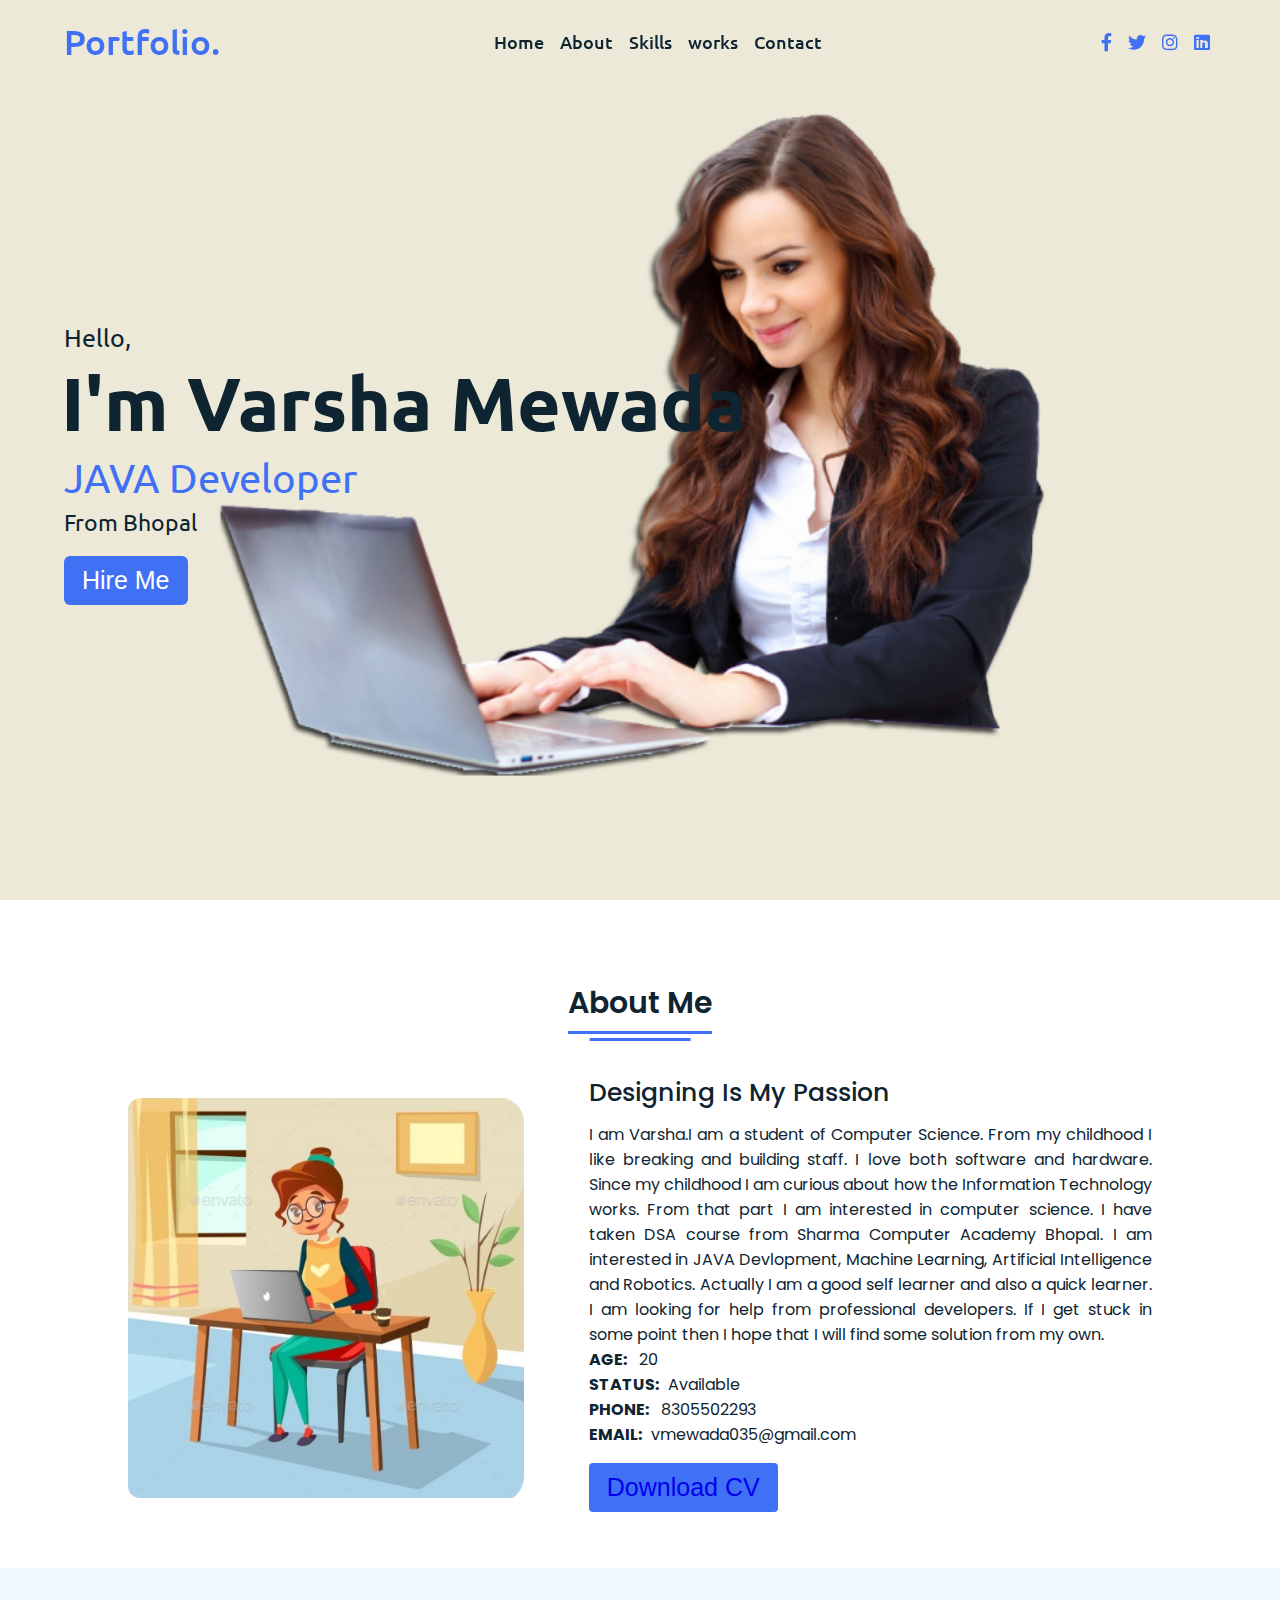
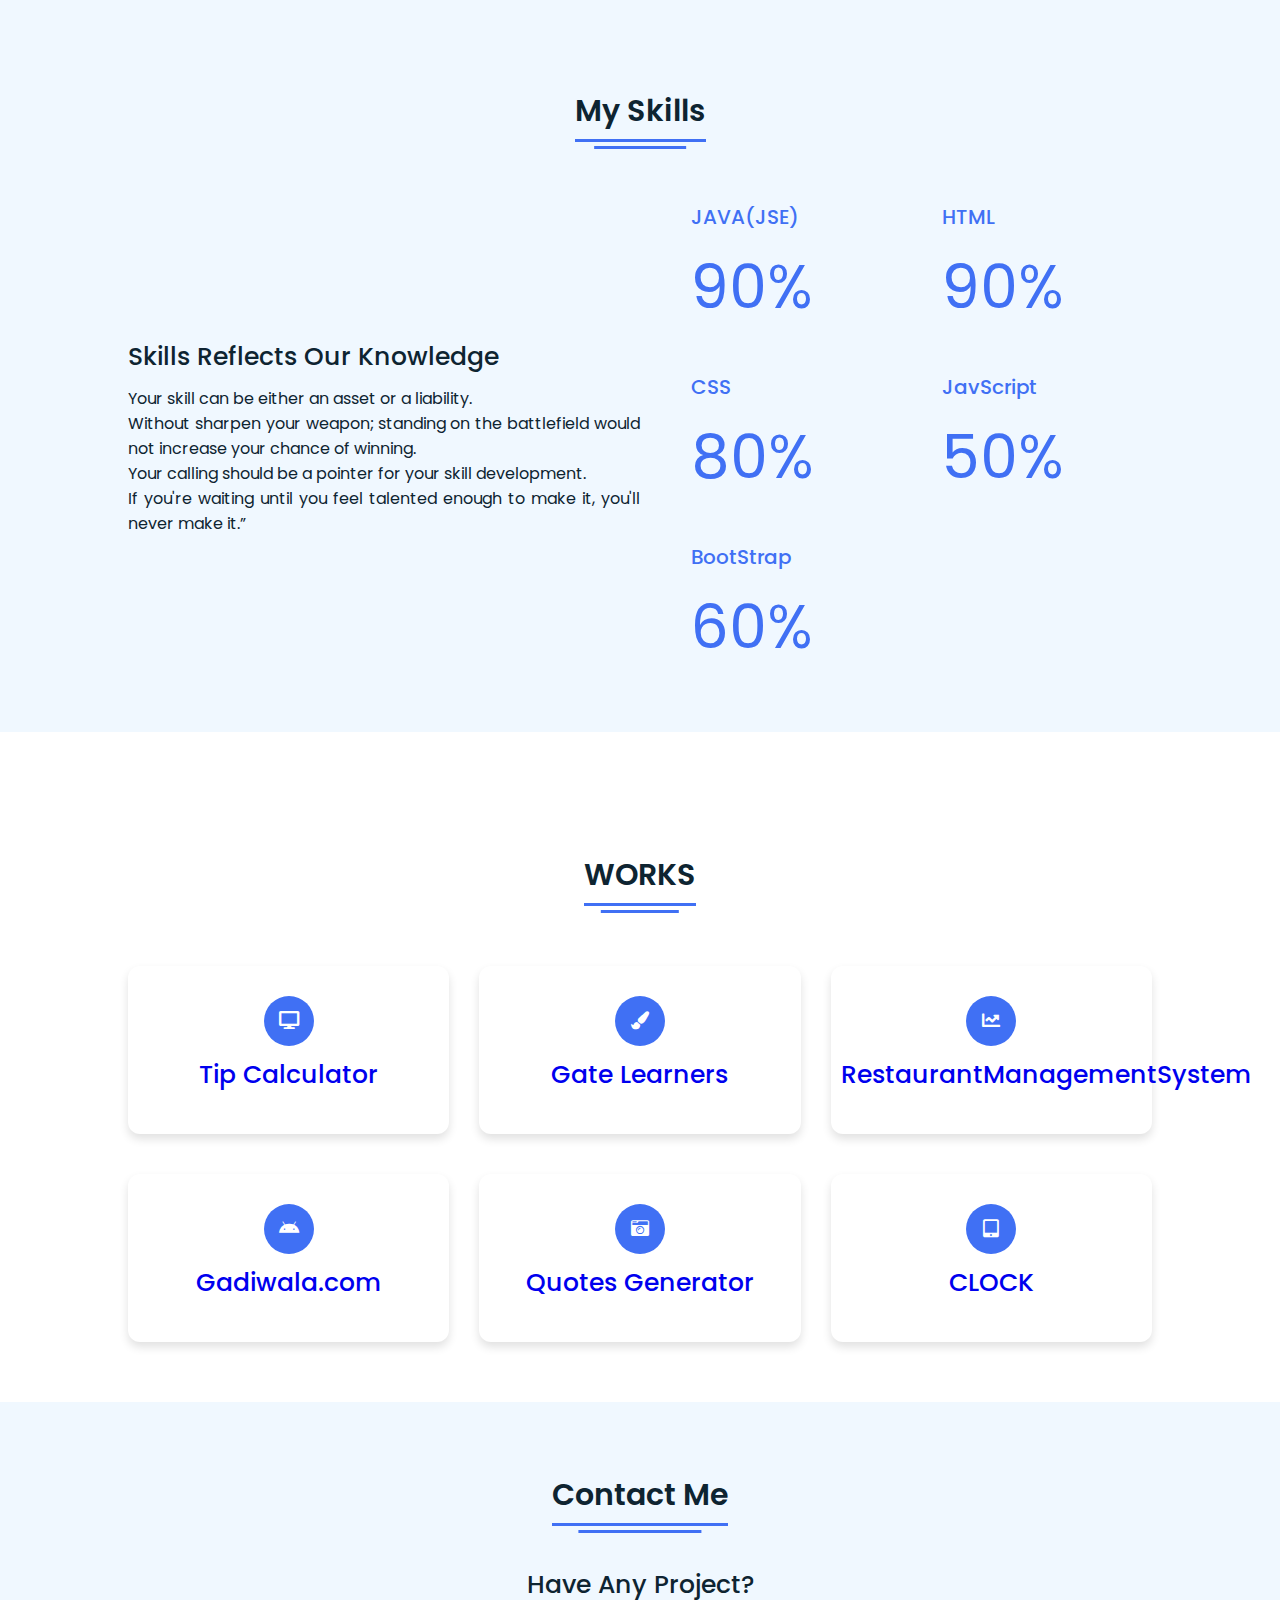
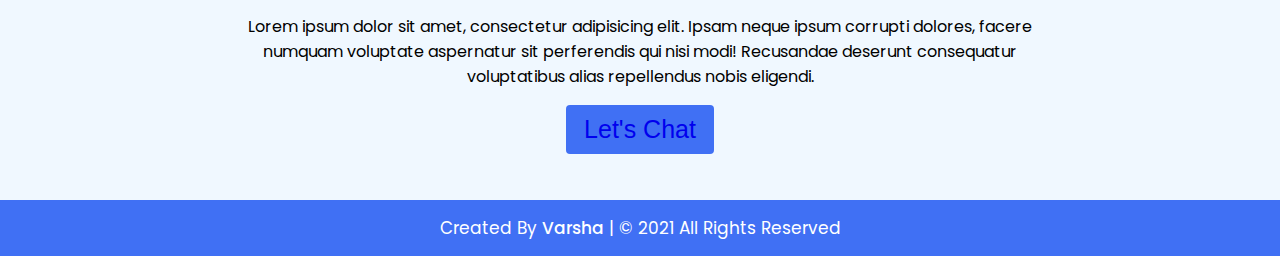
==== index.html @ e01602a9 "Update index.html" ====
<!DOCTYPE html>
<!-- Designined by CodingLab | www.youtube.com/codinglabyt -->
<html lang="en" dir="ltr">
  <head>
    <meta charset="UTF-8">
    <title>Varsha Portfolio</title>
    <link rel="stylesheet" href="style.css">
    <!-- Fontawesome CDN Link -->
    <link rel="stylesheet" href="https://cdnjs.cloudflare.com/ajax/libs/font-awesome/5.15.2/css/all.min.css"/>
     <meta name="viewport" content="width=device-width, initial-scale=1.0">
   </head>
<body>
  <!-- Move to up button -->
  <div class="scroll-button">
    <a href="#home"><i class="fas fa-arrow-up"></i></a>
  </div>
  <!-- navgaition menu -->
  <nav>
    <div class="navbar">
      <div class="logo"><a href="#">Portfolio.</a></div>
      <ul class="menu">
          <li><a href="#home">Home</a></li>
          <li><a href="#about">About</a></li>
          <li><a href="#skills">Skills</a></li>
          <li><a href="#services">works</a></li>
          <li><a href="#contact">Contact</a></li>
          <div class="cancel-btn">
            <i class="fas fa-times"></i>
          </div>
      </ul>
      <div class="media-icons">
        <a href="https://www.facebook.com/varsha.mewada.1656"><i class="fab fa-facebook-f"></i></a>
        <a href="https://www.twitter.com/VarshaMewada5"><i class="fab fa-twitter"></i></a>
        <a href="https://www.instagram.com/i___am___varshu/?r=nametag"><i class="fab fa-instagram"></i></a>
		<a href="https://www.linkedin.com/in/varsha-mewada-464529204"><i class="fab fa-linkedin"></i></a>
      </div>
    </div>
    <div class="menu-btn">
      <i class="fas fa-bars"></i>
    </div>
  </nav>

<!-- Home Section Start -->
 <section class="home" id="home">
   <div class="home-content">
     <div class="text">
       <div class="text-one">Hello,</div>
       <div class="text-two">I'm Varsha Mewada</div>
       <div class="text-three">JAVA Developer</div>
       <div class="text-four">From Bhopal</div>
     </div>
     <div class="button">
       <button>Hire Me</button>
     </div>
   </div>
 </section>

<!-- About Section Start -->
<section class="about" id="about">
  <div class="content">
    <div class="title"><span>About Me</span></div>
  <div class="about-details">
    <div class="left">
      <img src="about2.PNG" alt="">
    </div>
    <div class="right">
      <div class="topic">Designing Is My Passion</div>
      <p>I am Varsha.I am a student of Computer Science. From my childhood I like breaking and building staff.
	  I love both software and hardware. Since my childhood I am curious about how the Information Technology works. 
	  From that part I am interested in computer science. I have taken DSA course from Sharma Computer Academy Bhopal.
	 I am interested in JAVA Devlopment, Machine Learning, Artificial Intelligence 
	  and Robotics. Actually I am a good self learner and also a quick learner. I am looking for help from professional developers. 
	  If I get stuck in some point then I hope that I will find some solution from my own.  </p>
	 <div class="left"> <p><strong>AGE: &nbsp; &nbsp;</strong>20</p>
	    <p><strong>STATUS:&nbsp; &nbsp;</strong>Available</p>
		</div>
		<div class="right"> <p><strong>PHONE: &nbsp; &nbsp;</strong>8305502293</p>
	    <p><strong>EMAIL:&nbsp; &nbsp;</strong>vmewada035@gmail.com</p>
		</div>
      <div class="button">
        <button><a href="https://drive.google.com/file/d/1JsJP98KrTgOWpAVBRVGLOBOWaMlytyX9/view?usp=drivesdk">Download CV</a></button>
      </div>
    </div>
  </div>
  </div>
</section>

<!-- My Skill Section Start -->
<!-- Section Tag and Other Div will same where we need to put same CSS -->
<section class="skills" id="skills">
 <div class="content">
   <div class="title"><span>My Skills</span></div>
   <div class="skills-details">
     <div class="text">
       <div class="topic">Skills Reflects Our Knowledge</div>
	   <p>Your skill can be either an asset or a liability.</p>
	   <p>Without sharpen your weapon; standing on the battlefield would not increase your chance of winning.</p>
       <p>Your calling should be a pointer for your skill development.<br>If you're waiting until you feel talented enough to make it, you'll never make it.”</p>
       <div class="experience">
         <div class="num"></div>
         <div class="exp"></div>
       </div>
     </div>
     <div class="boxes">
	<div class="box">
         <div class="topic">JAVA(JSE)</div>
         <div class="per">90%</div>
       </div>
       <div class="box">
         <div class="topic">HTML</div>
         <div class="per">90%</div>
       </div>
       <div class="box">
         <div class="topic">CSS</div>
         <div class="per">80%</div>
       </div>
       <div class="box">
         <div class="topic">JavScript</div>
         <div class="per">50%</div>
       </div>
       <div class="box">
         <div class="topic">BootStrap</div>
         <div class="per">60%</div>
       </div>
     </div>
   </div>
 </div>
</section>

<!-- My Services Section Start -->
 <section class="services" id="services">
   <div class="content">
     <div class="title"><span>WORKS</span></div>
     <div class="boxes">
       <div class="box">
	 
         <div class="icon">
		  <i class="fas fa-desktop"></i>
           
       </div>
       <div class="topic"><a href="https://varsha18mewada.github.io/TipCalc/" > Tip Calculator </a></div>
       <p></p>
     </div>
       <div class="box">
         <div class="icon">
           <i class="fas fa-paint-brush"></i>
       </div>
	 <div class="topic"><a href ="https://varsha18mewada.github.io/GateLearners/">Gate Learners</a></div>
       
       <p></p>
     </div>
       <div class="box">
         <div class="icon">
           <i class="fas fa-chart-line"></i>
       </div>
       <div class="topic"><a href="https://github.com/Varsha18Mewada/RestaurantManagementSystem">RestaurantManagementSystem</a></div>
       <p></p>
     </div>
       <div class="box">
         <div class="icon">
           <i class="fab fa-android"></i>
       </div>
       <div class="topic"><a href="https://varsha18mewada.github.io/Gadiwala/index.html">Gadiwala.com</a></div>
       <p></p>
     </div>
       <div class="box">
         <div class="icon">
           <i class="fas fa-camera-retro"></i>
       </div>
       <div class="topic"><a href="https://varsha18mewada.github.io/Quotes/index.html">Quotes Generator</a></div>
       <p></p>
     </div>
       <div class="box">
         <div class="icon">
           <i class="fas fa-tablet-alt"></i>
       </div>
       <div class="topic"><a href ="https://varsha18mewada.github.io/Clock/">CLOCK</a></div>
       <p></p>
     </div>
   </div>
   </div>
 </section>

<!-- Contact Me section Start -->
<section class="contact" id="contact">
  <div class="content">
    <div class="title"><span>Contact Me</span></div>
    <div class="text">
      <div class="topic">Have Any Project?</div>
      <p>Lorem ipsum dolor sit amet, consectetur adipisicing elit. Ipsam neque ipsum corrupti dolores, facere numquam voluptate aspernatur sit perferendis qui nisi modi! Recusandae deserunt consequatur voluptatibus alias repellendus nobis eligendi.</p>
      <div class="button">
        <button><a href="myindex.html">Let's Chat</a></button>
      </div>
    </div>
  </div>
</section>


<!-- Footer Section Start -->
<footer>
  <div class="text">
    <span>Created By <a href="#">Varsha</a> | &#169; 2021 All Rights Reserved</span>
  </div>
</footer>

  <script src="script.js"></script>
</body>
</html>
---- style.css ----
/* Google Font CDN Link */
@import url('https://fonts.googleapis.com/css2?family=Poppins:wght@400;500;600;700&family=Ubuntu:wght@400;500;700&display=swap');
*{
  margin: 0;
  padding: 0;
  box-sizing: border-box;
  text-decoration: none;
  scroll-behavior: smooth;
}

/* Custom Scroll Bar CSS */
::-webkit-scrollbar {
    width: 10px;
}
::-webkit-scrollbar-track {
    background: #f1f1f1;
}
::-webkit-scrollbar-thumb {
    background: #6e93f7;
    border-radius: 12px;
    transition: all 0.3s ease;
}

::-webkit-scrollbar-thumb:hover {
    background: #4070f4;
}
/* navbar styling */
nav{
  position: fixed;
  width: 100%;
  padding: 20px 0;
  z-index: 998;
  transition: all 0.3s ease;
  font-family: 'Ubuntu', sans-serif;
}
nav.sticky{
  background: #4070f4;
  padding: 13px 0;
}
nav .navbar{
  width: 90%;
  display: flex;
  justify-content: space-between;
  align-items: center;
  margin: auto;
}
nav .navbar .logo a{
  font-weight: 500;
  font-size: 35px;
  color: #4070f4;
}
nav.sticky .navbar .logo a{
  color: #fff;
}
nav .navbar .menu{
  display: flex;
  position: relative;
}
nav .navbar .menu li{
  list-style: none;
  margin: 0 8px;
}
.navbar .menu a{
  font-size: 18px;
  font-weight: 500;
  color: #0E2431;
  padding: 6px 0;
  transition: all 0.4s ease;
}
.navbar .menu a:hover{
  color: #4070f4;
}
nav.sticky .menu a{
  color: #FFF;
}
nav.sticky .menu a:hover{
  color: #0E2431;
}
.navbar .media-icons a{
  color: #4070f4;
  font-size: 18px;
  margin: 0 6px;
}
nav.sticky .media-icons a{
  color: #FFF;
}

/* Side Navigation Menu Button CSS */
nav .menu-btn,
.navbar .menu .cancel-btn{
  position: absolute;
  color: #fff;
  right: 30px;
  top: 20px;
  font-size: 20px;
  cursor: pointer;
  transition: all 0.3s ease;
  display: none;
}
nav .menu-btn{
  color: #4070f4;
}
nav.sticky .menu-btn{
  color: #FFF;
}
.navbar .menu .menu-btn{
  color: #fff;
}

/* home section styling */
.home{
  height: 100vh;
  width: 100%;
  background: url("bg1.PNG") no-repeat;
  background-size: cover;
  background-position: center;
  background-attachment: fixed;
  font-family: 'Ubuntu', sans-serif;
}
.home .home-content{
  width: 90%;
  height: 100%;
  margin: auto;
  display: flex;
  flex-direction: column;
  justify-content: center;
}
.home .text-one{
  font-size: 25px;
  color: #0E2431;
}
.home .text-two{
  color: #0E2431;
  font-size: 75px;
  font-weight: 600;
  margin-left: -3px;
}
.home .text-three{
  font-size: 40px;
  margin: 5px 0;
  color: #4070f4;
}
.home .text-four{
  font-size: 23px;
  margin: 5px 0;
  color: #0E2431;
}
.home .button{
  margin: 14px 0;
}
.home .button button{
  outline: none;
  padding: 8px 16px;
  border-radius: 6px;
  font-size: 25px;
  font-weight: 400;
  background: #4070f4;
  color: #fff;
  cursor: pointer;
  border: 2px solid transparent;
  transition: all 0.4s ease;
}
.home .button button:hover{
  border-color: #4070f4;
  background-color: #fff;
  color: #4070f4;
}

/* About Section Styling */
/* Those Elements Where We Have Apply Same CSS,
 I'm Selecting Directly 'Section Tag' and 'Class'  */
section{
  padding-top: 40px;
}
section .content{
  width: 80%;
  margin: 40px auto;
  font-family: 'Poppins', sans-serif;
}
.about .about-details{
  display: flex;
  justify-content: space-between;
  align-items: center;
}
section .title{
  display: flex;
  justify-content: center;
  margin-bottom: 40px;
}
section .title span{
  color: #0E2431;
  font-size: 30px;
  font-weight: 600;
  position: relative;
  padding-bottom: 8px;
}
section .title span::before,
section .title span::after{
  content: '';
  position: absolute;
  height: 3px;
  width: 100%;
  background: #4070f4;
  left: 0;
  bottom: 0;
}
section .title span::after{
  bottom: -7px;
  width: 70%;
  left: 50%;
  transform: translateX(-50%);
}
.about .about-details .left{
  width: 45%;
}
.about .left img{
  height: 400px;
  width: 400px;
  object-fit: cover;
  border-radius: 12px;
}
.about-details .right{
  width: 55%;
}
section  .topic{
  color: #0E2431;
  font-size: 25px;
  font-weight: 500;
  margin-bottom: 10px;
}
.about-details .right p{
  text-align: justify;
  color: #0E2431;
}
section .button{
  margin: 16px 0;
}
section .button button{
  outline: none;
  padding: 8px 16px;
  border-radius: 4px;
  font-size: 25px;
  font-weight: 400;
  background: #4070f4;
  color: #fff;
  border: 2px solid transparent;
  cursor: pointer;
  transition: all 0.4s ease;
}
section .button button:hover{
  border-color: #4070f4;
  background-color: #fff;
  color: #4070f4;
}

 /* My Skills CSS */
 .skills{
   background: #F0F8FF;
 }
 .skills .content{
   padding: 40px 0;
 }
 .skills .skills-details{
   display: flex;
   justify-content: space-between;
   align-items: center;
 }
 .skills-details .text{
   width: 50%;
 }
 .skills-details p{
   color: #0E2431;
   text-align: justify;
 }
.skills .skills-details .experience{
  display: flex;
  align-items: center;
  margin: 0 10px;
}
.skills-details .experience .num{
  color: #0E2431;
  font-size: 80px;
}
.skills-details .experience .exp{
  color: #0E2431;
  margin-left: 20px;
  font-size: 18px;
  font-weight: 500;
  margin: 0 6px;
}
.skills-details .boxes{
  width: 45%;
  display: flex;
  flex-wrap: wrap;
  justify-content: space-between;
}
.skills-details .box{
  width: calc(100% / 2 - 20px);
  margin: 20px 0;
}
.skills-details .boxes .topic{
  font-size: 20px;
  color: #4070f4;
}
.skills-details .boxes .per{
  font-size: 60px;
  color: #4070f4;
}

/* My Services CSS */
.services .boxes{
  display: flex;
  flex-wrap: wrap;
  justify-content: space-between;
}
.services .boxes .box{
  margin: 20px 0;
  width: calc(100% / 3 - 20px);
  text-align: center;
  border-radius: 12px;
  padding: 30px 10px;
  box-shadow: 0 5px 10px rgba(0, 0, 0, 0.12);
  cursor: default;
  transition: all 0.4s ease;
}
.services .boxes .box:hover{
  background: #4070f4;
  color: #fff;
}
.services .boxes .box .icon{
  height: 50px;
  width: 50px;
  background: #4070f4;
  border-radius: 50%;
  text-align: center;
  line-height: 50px;
  font-size: 18px;
  color: #fff;
  margin: 0 auto 10px auto;
  transition: all 0.4s ease;
}
.boxes .box:hover .icon{
  background-color: #fff;
  color: #4070f4;
}
.services .boxes .box:hover .topic,
.services .boxes .box:hover p{
  color: #0E2431;
  transition: all 0.4s ease;
}
.services .boxes .box:hover .topic,
.services .boxes .box:hover p{
  color: #fff;
}
/* Contact Me CSS */
.contact{
  background: #F0F8FF;
}
.contact .content{
  margin: 0 auto;
  padding: 30px 0;
}
.contact .text{
  width: 80%;
  text-align: center;
  margin: auto;
}

/* Footer CSS */
footer{
  background: #4070f4;
  padding: 15px 0;
  text-align: center;
  font-family: 'Poppins', sans-serif;
}
footer .text span{
  font-size: 17px;
  font-weight: 400;
  color: #fff;
}
footer .text span a{
  font-weight: 500;
  color: #FFF;
}
footer .text span a:hover{
  text-decoration: underline;
}
/* Scroll TO Top Button CSS */
.scroll-button a{
  position: fixed;
  bottom: 20px;
  right: 20px;
  color: #fff;
  background: #4070f4;
  padding: 7px 12px;;
  font-size: 18px;
  border-radius: 6px;
  box-shadow: rgba(0, 0, 0, 0.15);
  display: none;
}

/* Responsive Media Query */
@media (max-width: 1190px) {
  section .content{
    width: 85%;
  }
}
@media (max-width: 1000px) {
  .about .about-details{
    justify-content: center;
    flex-direction: column;
  }
  .about .about-details .left{
    display: flex;
    justify-content: center;
    width: 100%;
  }
  .about-details .right{
    width: 90%;
    margin: 40px 0;
  }
  .services .boxes .box{
    margin: 20px 0;
    width: calc(100% / 2 - 20px);
  }
}
@media (max-width: 900px) {
  .about .left img{
    height: 350px;
    width: 350px;
  }
}

@media (max-width: 750px) {
  nav .navbar{
    width: 90%;
  }
  nav .navbar .menu{
    position: fixed;
    left: -100%;
    top: 0;
    background: #0E2431;
    height: 100vh;
    max-width: 400px;
    width: 100%;
    padding-top: 60px;
    flex-direction: column;
    align-items: center;
    transition: all 0.5s ease;
  }
  .navbar.active .menu{
    left: 0;
  }
  nav .navbar .menu a{
    font-size: 23px;
    display: block;
    color: #fff;
    margin: 10px 0;
  }
  nav.sticky .menu a:hover{
    color: #4070f4;
  }
  nav .navbar .media-icons{
    display: none;
  }
  nav .menu-btn,
  .navbar .menu .cancel-btn{
    display: block;
  }
  .home .text-two{
    font-size: 65px;
  }
  .home .text-three{
    font-size: 35px;
  }
  .skills .skills-details{
    align-items: center;
    justify-content: center;
    flex-direction: column;
  }
  .skills-details .text{
    width: 100%;
    margin-bottom: 50px;
  }
  .skills-details .boxes{
    justify-content: center;
    align-items: center;
    width: 100%;
  }
  .services .boxes .box{
    margin: 20px 0;
    width: 100%;
  }
  .contact .text{
    width: 100%;
}
}

@media (max-width: 500px){
  .home .text-two{
    font-size: 55px;
  }
  .home .text-three{
    font-size: 33px;
  }
  .skills-details .boxes .per{
    font-size: 50px;
    color: #4070f4;
  }
}
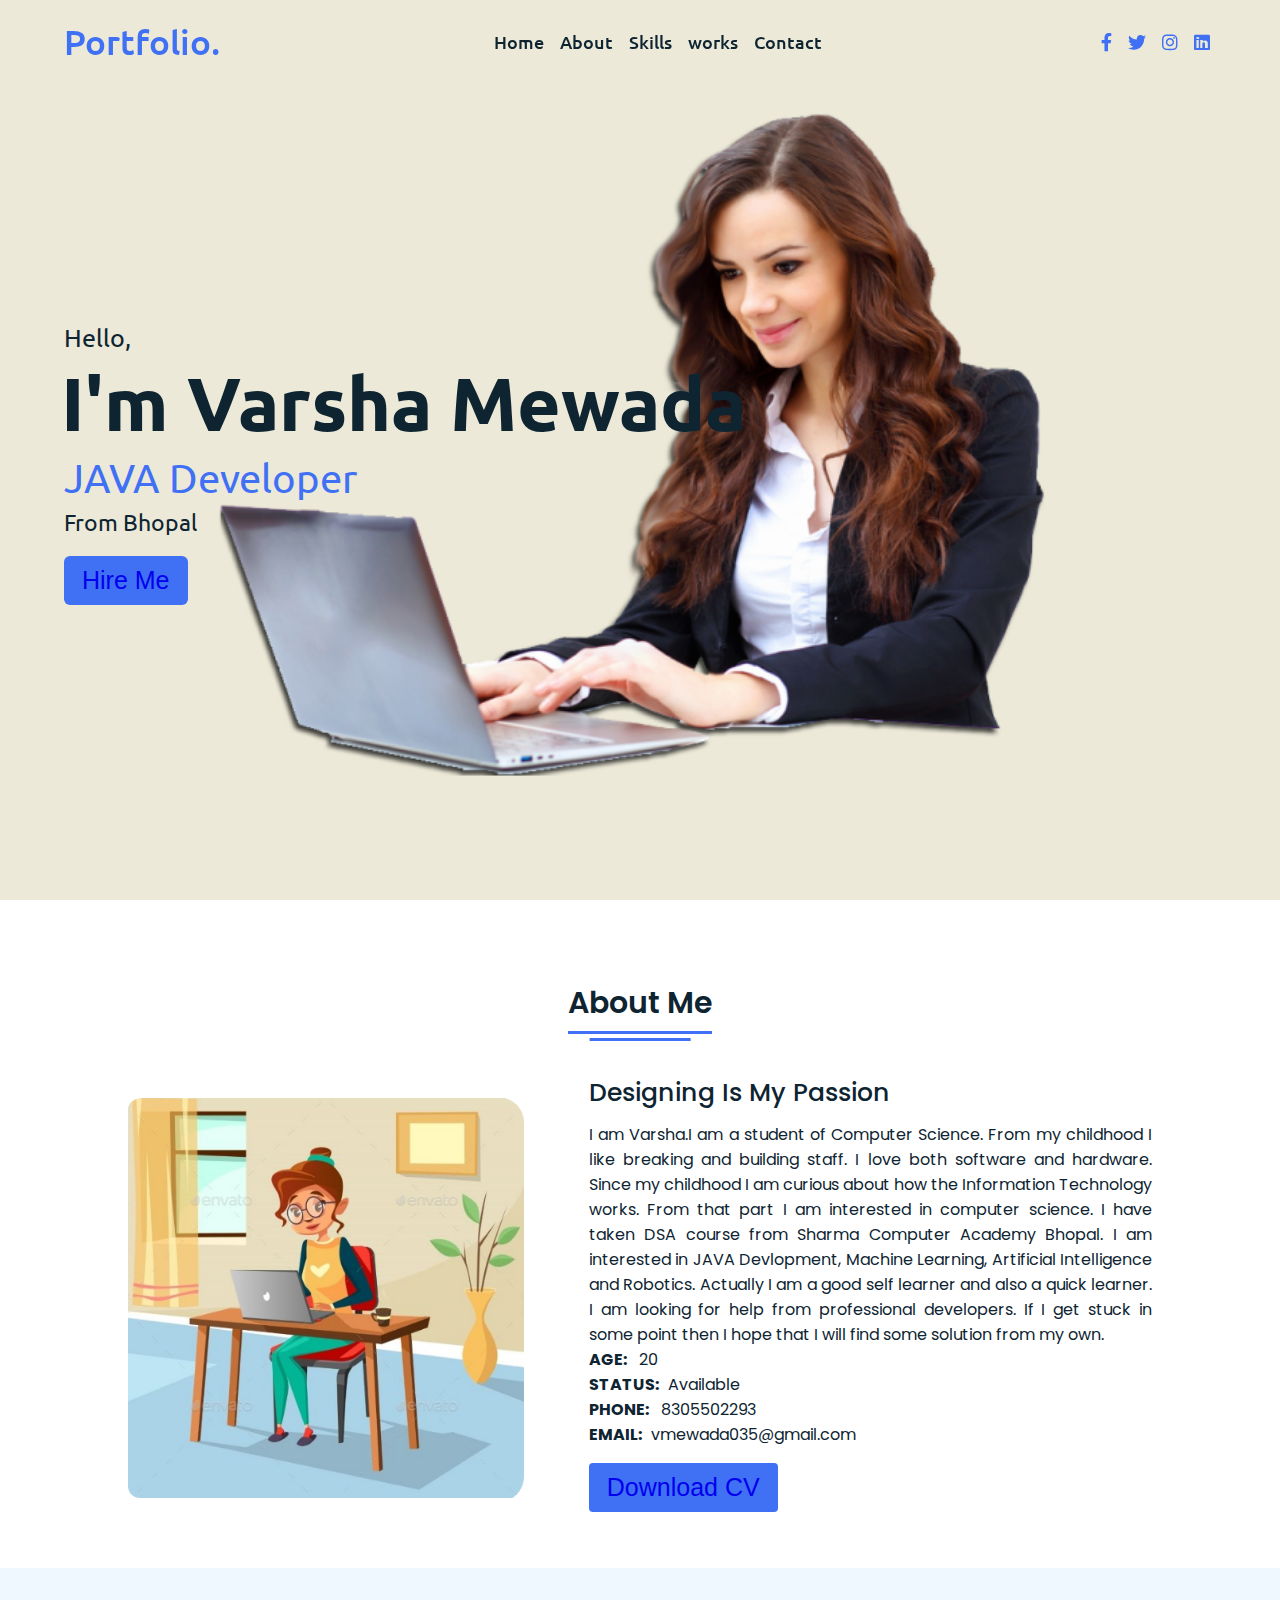
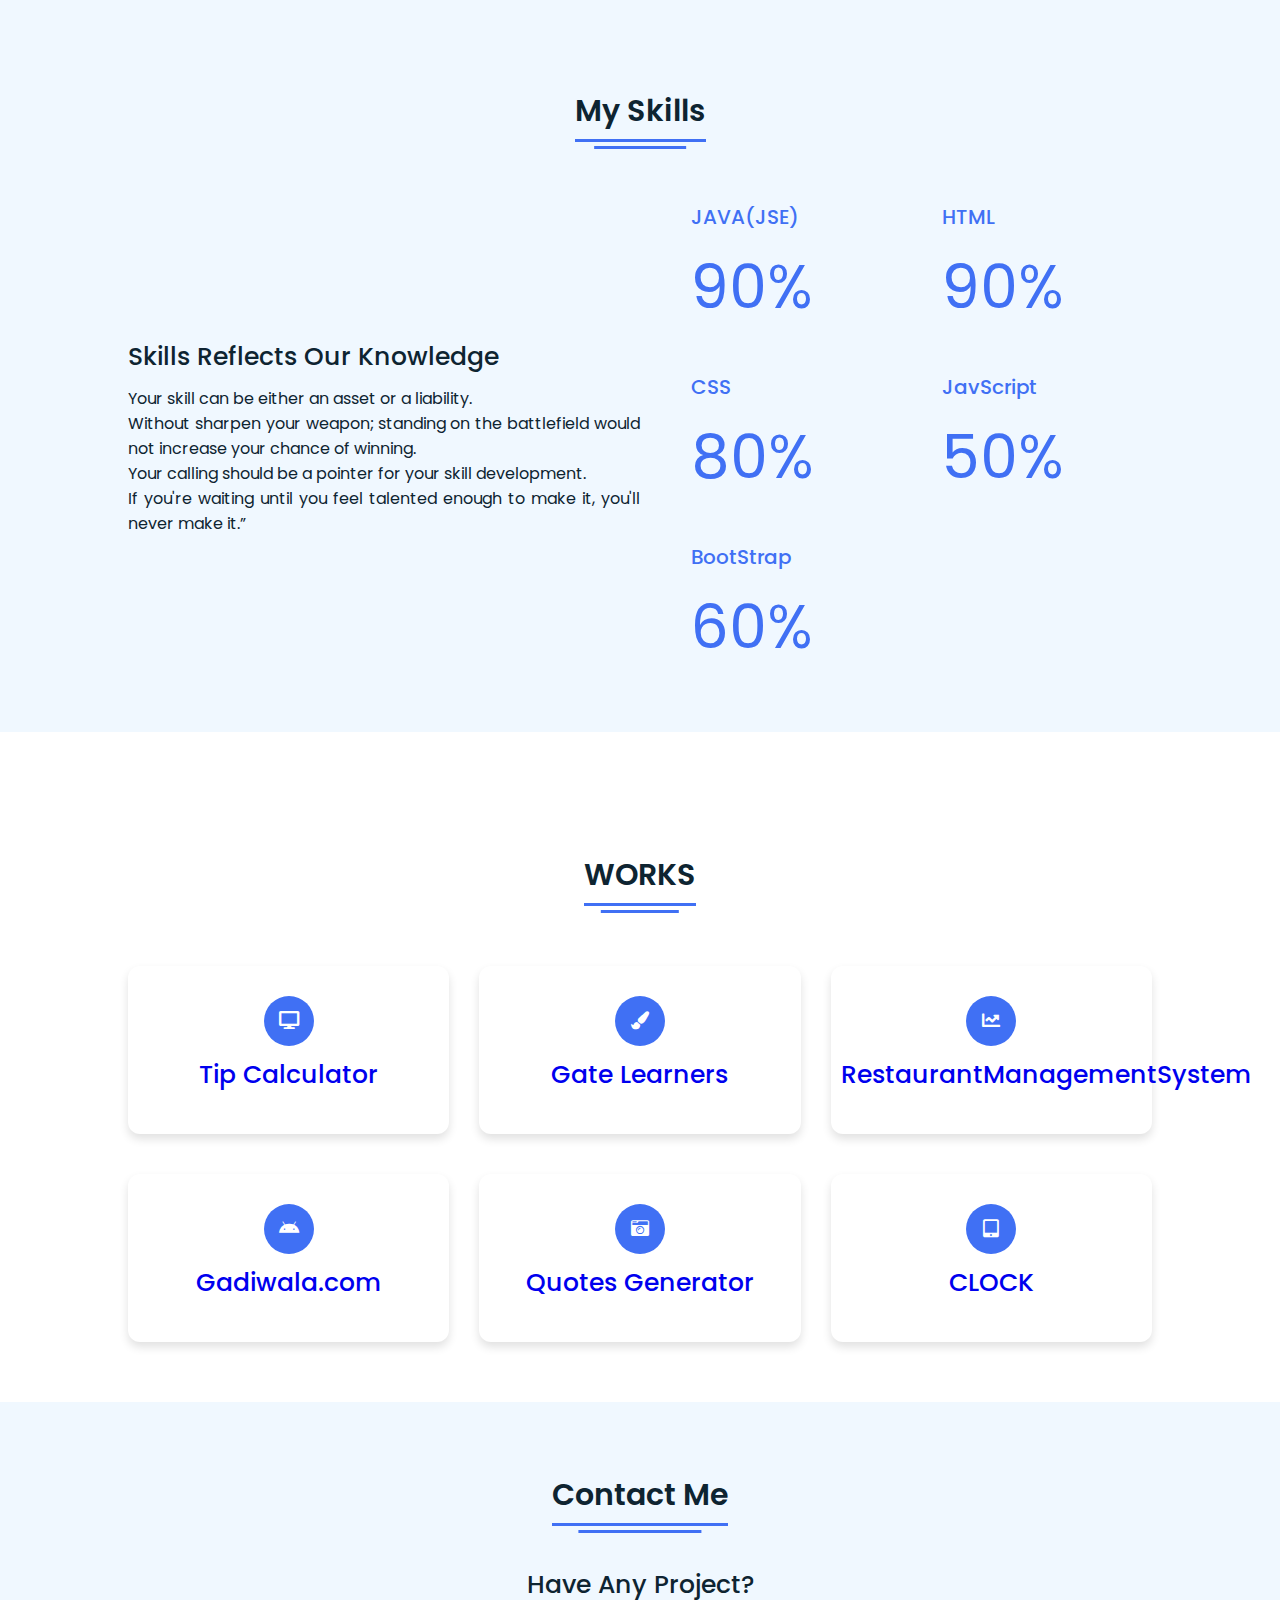
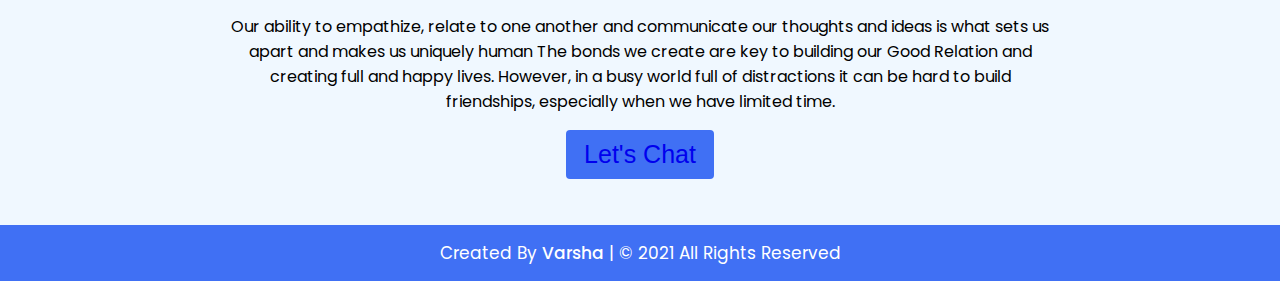
==== commit 512a61f3: "Update index.html" ====
--- a/index.html
+++ b/index.html
@@ -50,7 +50,7 @@
        <div class="text-four">From Bhopal</div>
      </div>
      <div class="button">
-       <button>Hire Me</button>
+       <button><a href="https://drive.google.com/file/d/1JsJP98KrTgOWpAVBRVGLOBOWaMlytyX9/view?usp=drivesdk">Hire Me</a></button>
      </div>
    </div>
  </section>
@@ -187,7 +187,9 @@
     <div class="title"><span>Contact Me</span></div>
     <div class="text">
       <div class="topic">Have Any Project?</div>
-      <p>Lorem ipsum dolor sit amet, consectetur adipisicing elit. Ipsam neque ipsum corrupti dolores, facere numquam voluptate aspernatur sit perferendis qui nisi modi! Recusandae deserunt consequatur voluptatibus alias repellendus nobis eligendi.</p>
+      <p>Our ability to empathize, relate to one another and communicate our thoughts and ideas is what sets us apart and makes us uniquely human
+	    The bonds we create are key to building our Good Relation and creating full and happy lives. 
+	      However, in a busy world full of distractions it can be hard to build friendships, especially when we have limited time.</p>
       <div class="button">
         <button><a href="myindex.html">Let's Chat</a></button>
       </div>
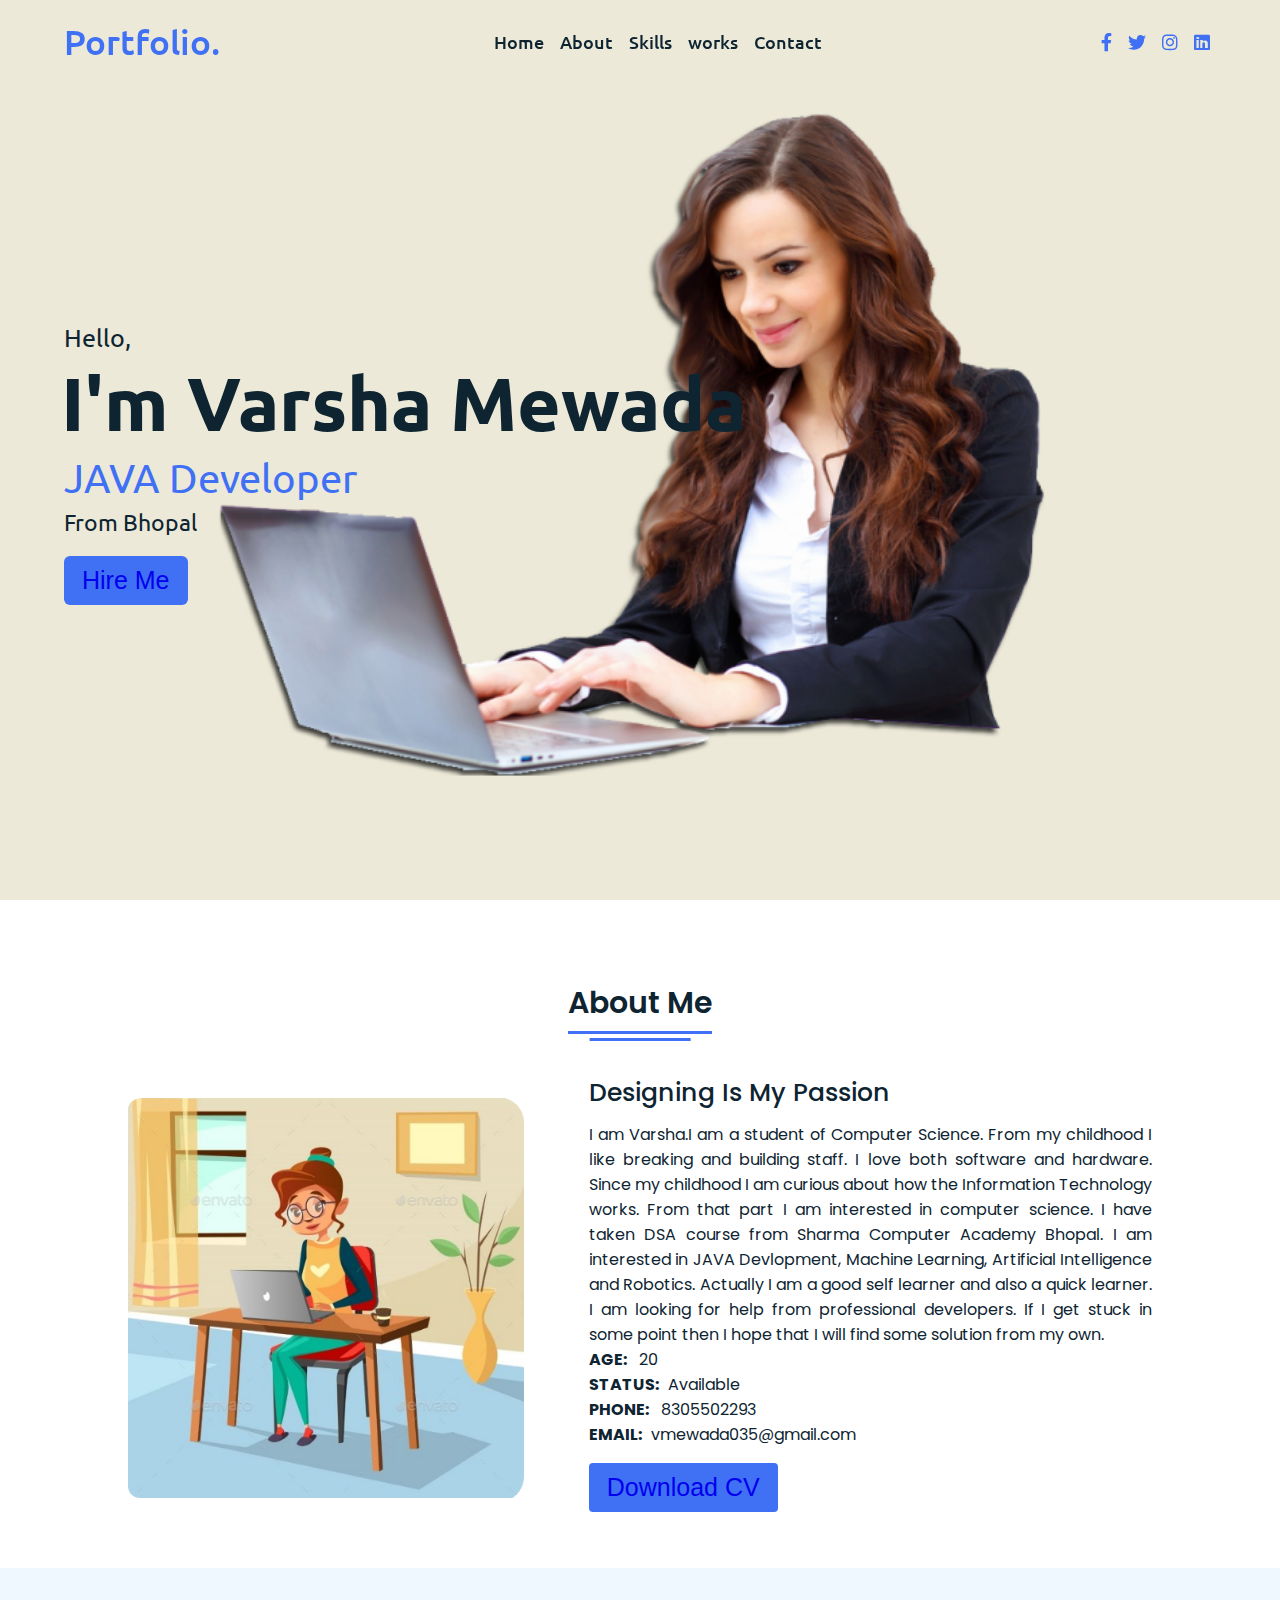
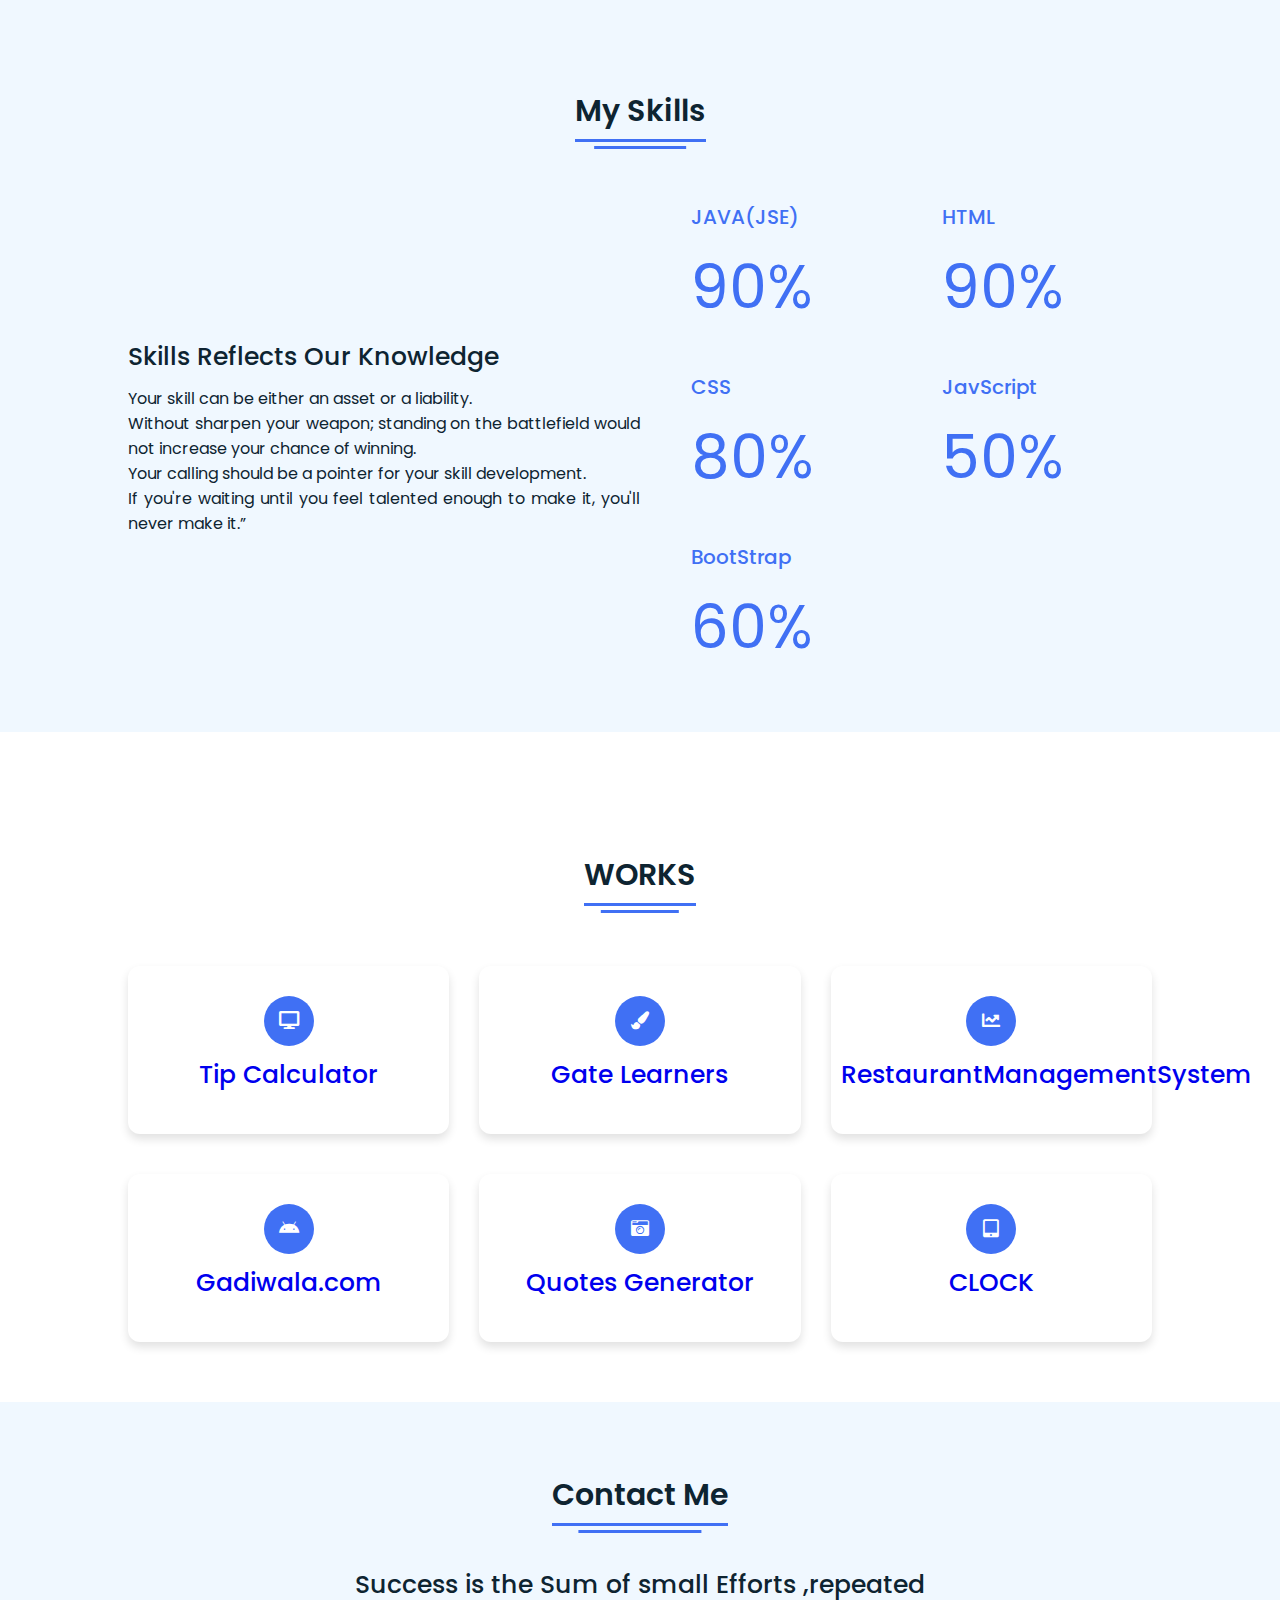
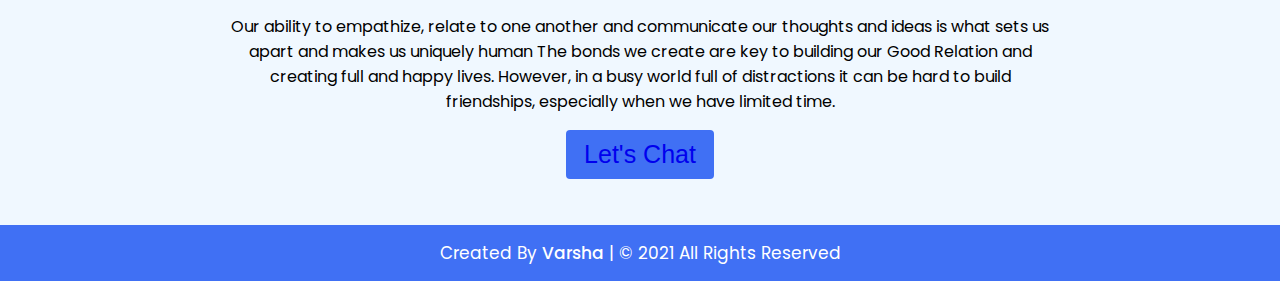
==== commit bfbf6291: "Update index.html" ====
--- a/index.html
+++ b/index.html
@@ -186,7 +186,7 @@
   <div class="content">
     <div class="title"><span>Contact Me</span></div>
     <div class="text">
-      <div class="topic">Have Any Project?</div>
+      <div class="topic">Success is the Sum of small Efforts ,repeated </div>
       <p>Our ability to empathize, relate to one another and communicate our thoughts and ideas is what sets us apart and makes us uniquely human
 	    The bonds we create are key to building our Good Relation and creating full and happy lives. 
 	      However, in a busy world full of distractions it can be hard to build friendships, especially when we have limited time.</p>
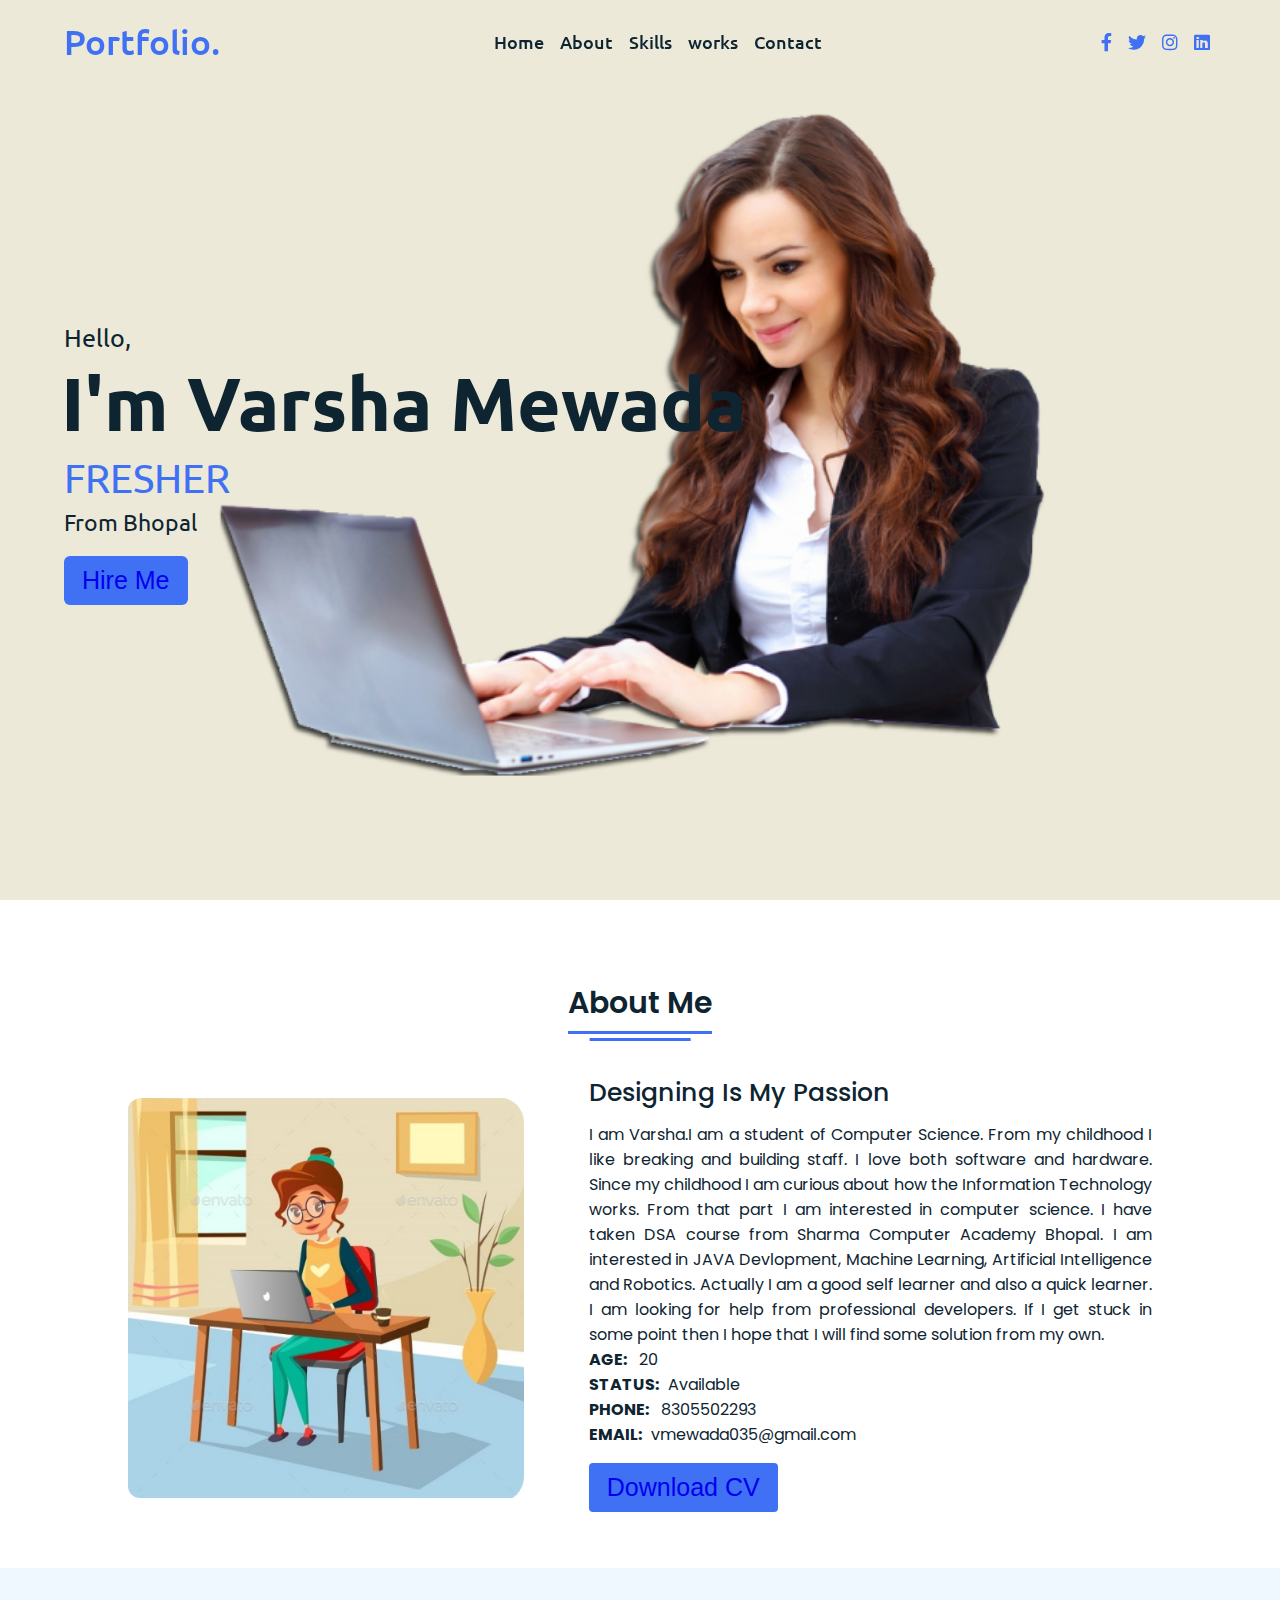
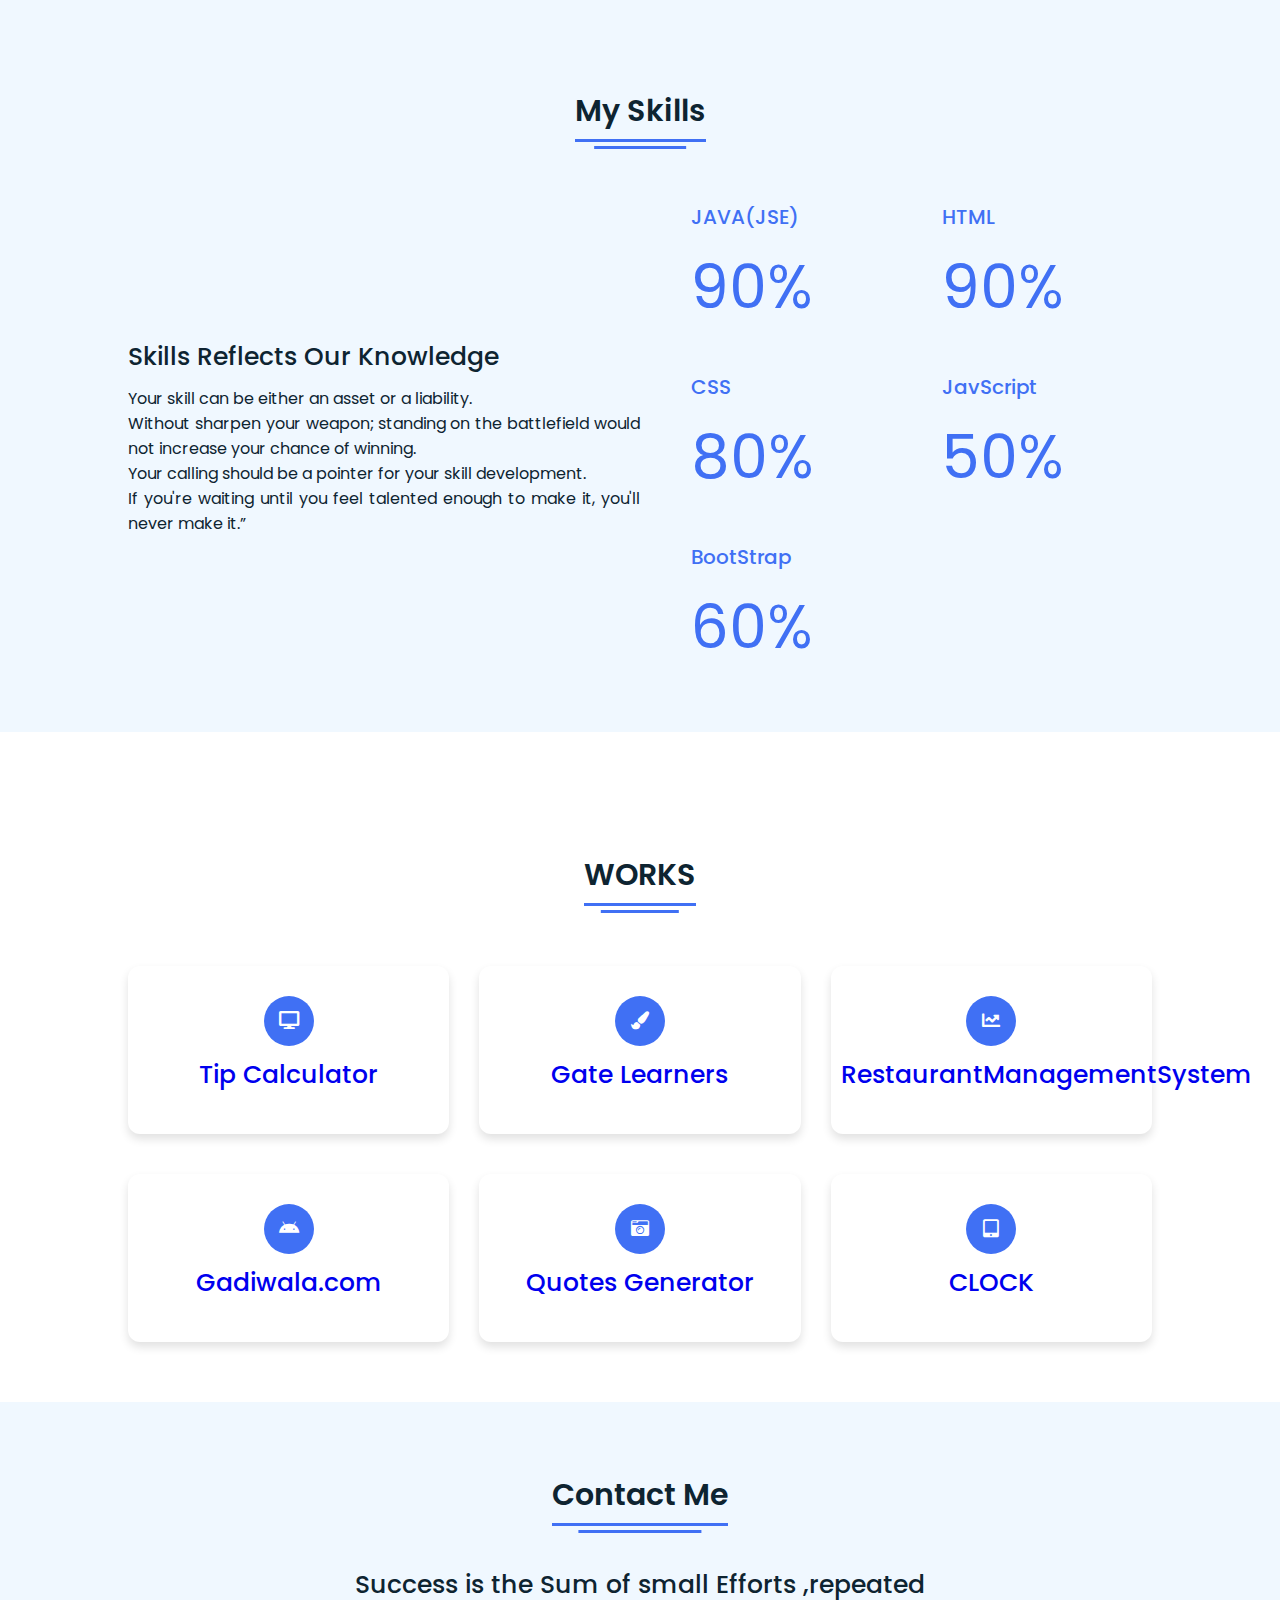
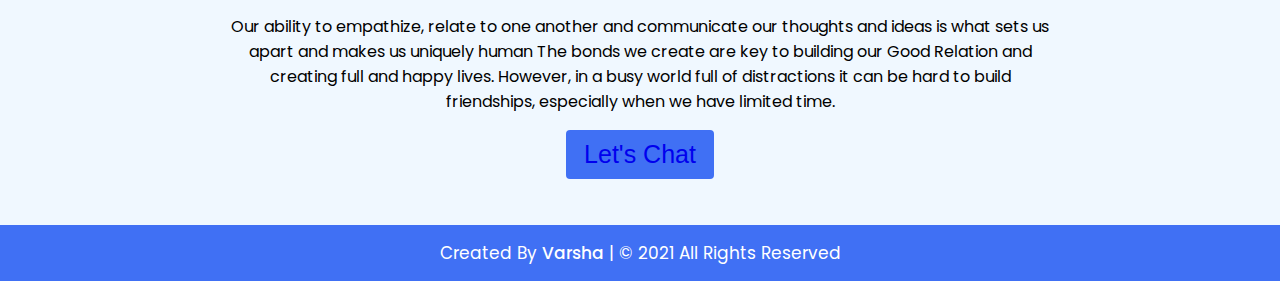
==== commit 09529b79: "Update index.html" ====
--- a/index.html
+++ b/index.html
@@ -46,11 +46,11 @@
      <div class="text">
        <div class="text-one">Hello,</div>
        <div class="text-two">I'm Varsha Mewada</div>
-       <div class="text-three">JAVA Developer</div>
+       <div class="text-three">FRESHER</div>
        <div class="text-four">From Bhopal</div>
      </div>
      <div class="button">
-       <button><a href="https://drive.google.com/file/d/1JsJP98KrTgOWpAVBRVGLOBOWaMlytyX9/view?usp=drivesdk">Hire Me</a></button>
+       <button><a href="https://docs.google.com/document/d/18RMyfTvKu36PGKD0RueEHjMrqHUR3h0I/edit?usp=drivesdk&ouid=102275442630719350566&rtpof=true&sd=true">Hire Me</a></button>
      </div>
    </div>
  </section>
@@ -78,7 +78,7 @@
 	    <p><strong>EMAIL:&nbsp; &nbsp;</strong>vmewada035@gmail.com</p>
 		</div>
       <div class="button">
-        <button><a href="https://drive.google.com/file/d/1JsJP98KrTgOWpAVBRVGLOBOWaMlytyX9/view?usp=drivesdk">Download CV</a></button>
+        <button><a href="https://docs.google.com/document/d/18RMyfTvKu36PGKD0RueEHjMrqHUR3h0I/edit?usp=drivesdk&ouid=102275442630719350566&rtpof=true&sd=true">Download CV</a></button>
       </div>
     </div>
   </div>
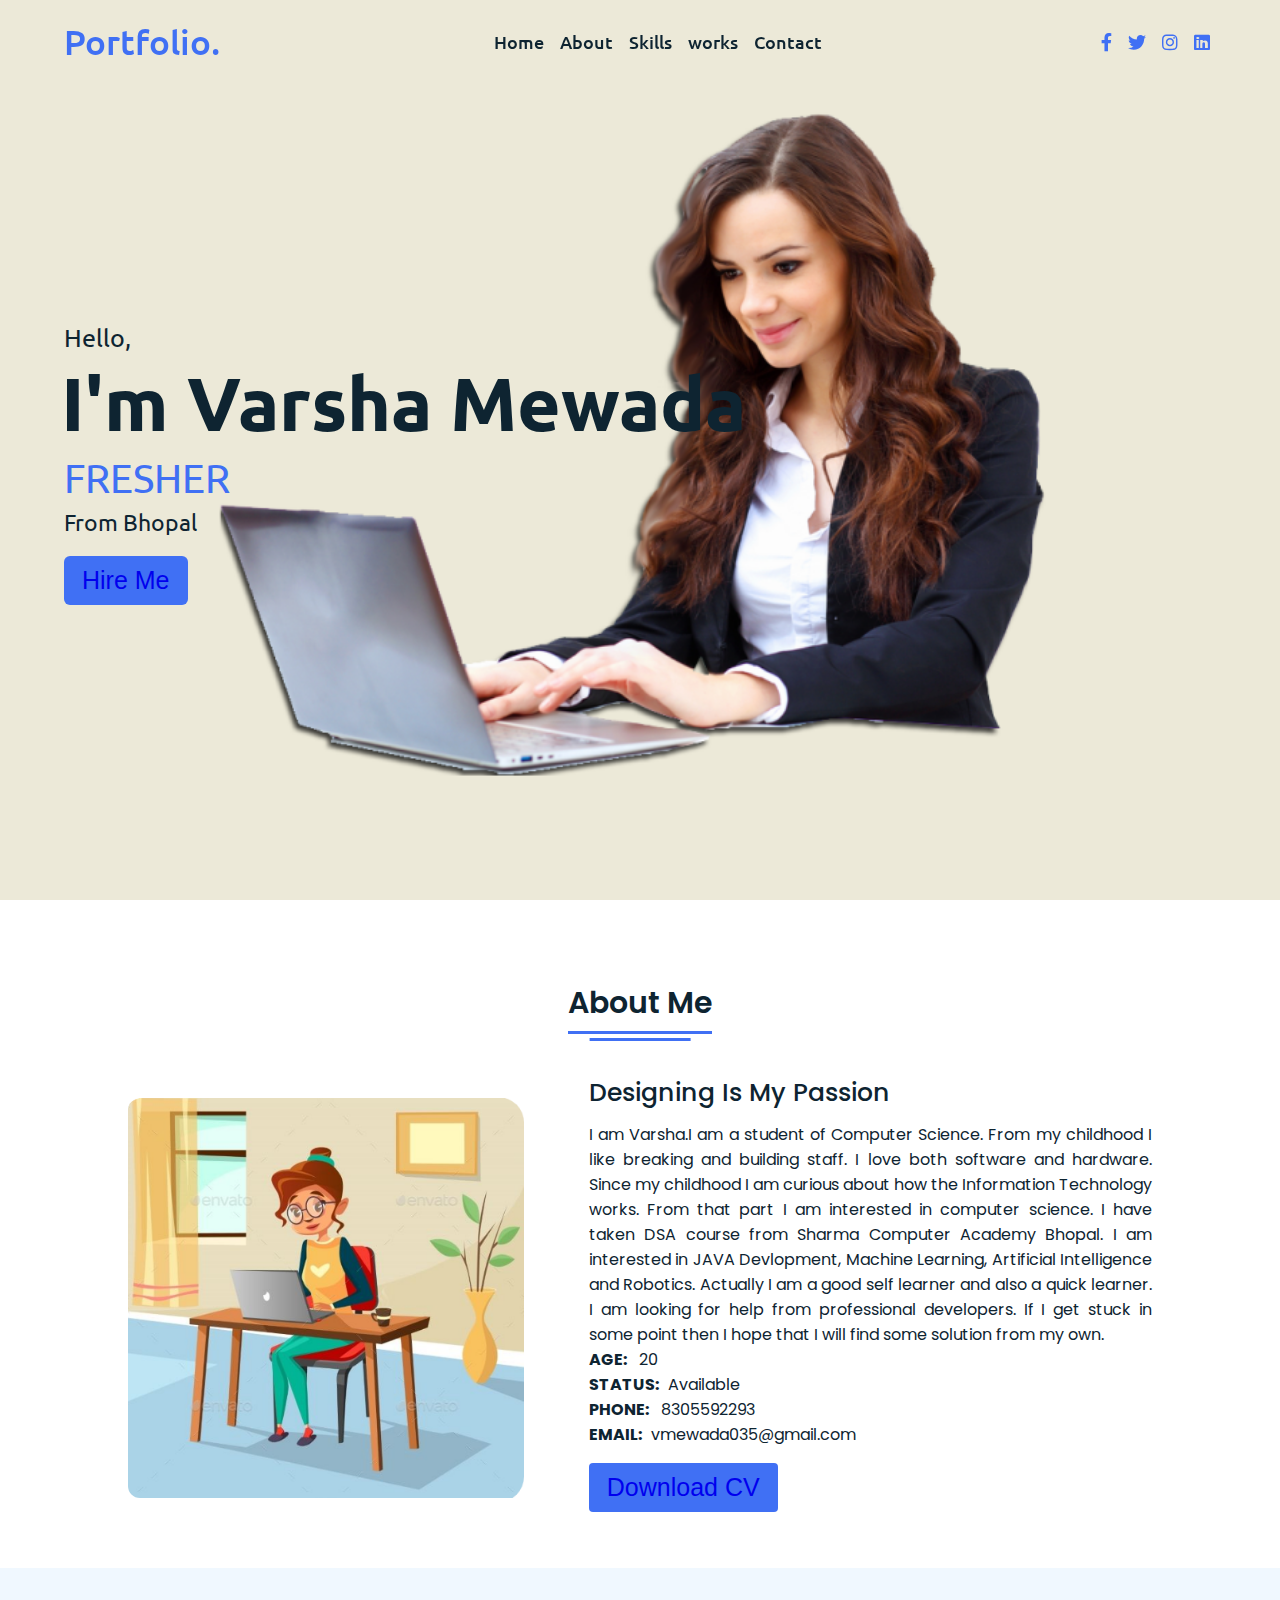
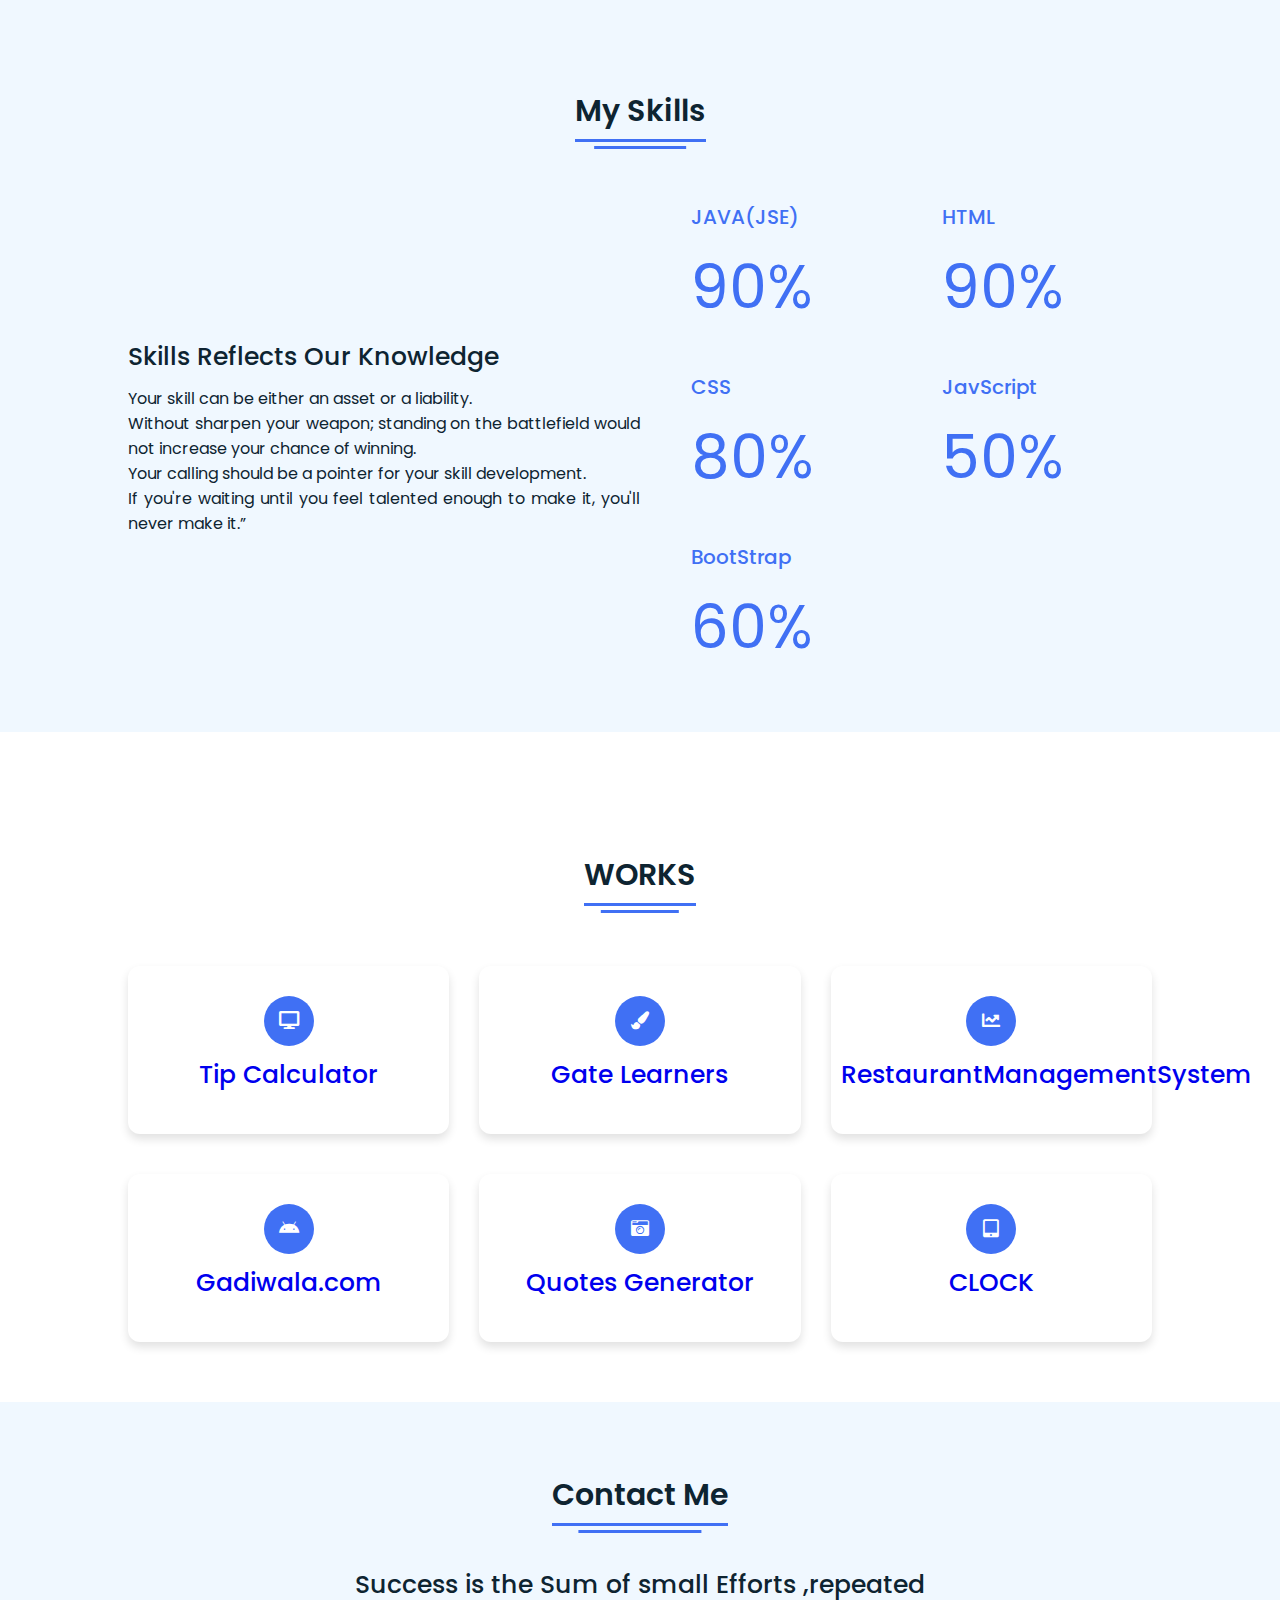
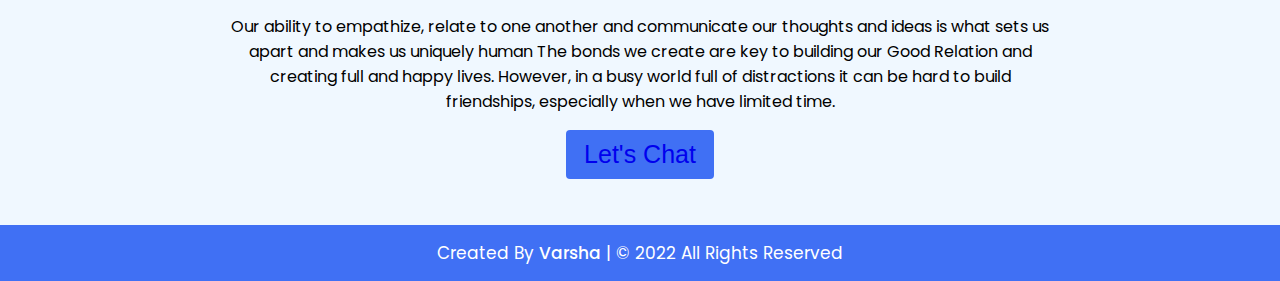
==== commit bb3e01fa: "Update index.html" ====
--- a/index.html
+++ b/index.html
@@ -74,7 +74,7 @@
 	 <div class="left"> <p><strong>AGE: &nbsp; &nbsp;</strong>20</p>
 	    <p><strong>STATUS:&nbsp; &nbsp;</strong>Available</p>
 		</div>
-		<div class="right"> <p><strong>PHONE: &nbsp; &nbsp;</strong>8305502293</p>
+		<div class="right"> <p><strong>PHONE: &nbsp; &nbsp;</strong>8305592293</p>
 	    <p><strong>EMAIL:&nbsp; &nbsp;</strong>vmewada035@gmail.com</p>
 		</div>
       <div class="button">
@@ -201,7 +201,7 @@
 <!-- Footer Section Start -->
 <footer>
   <div class="text">
-    <span>Created By <a href="#">Varsha</a> | &#169; 2021 All Rights Reserved</span>
+    <span>Created By <a href="#">Varsha</a> | &#169; 2022 All Rights Reserved</span>
   </div>
 </footer>
 
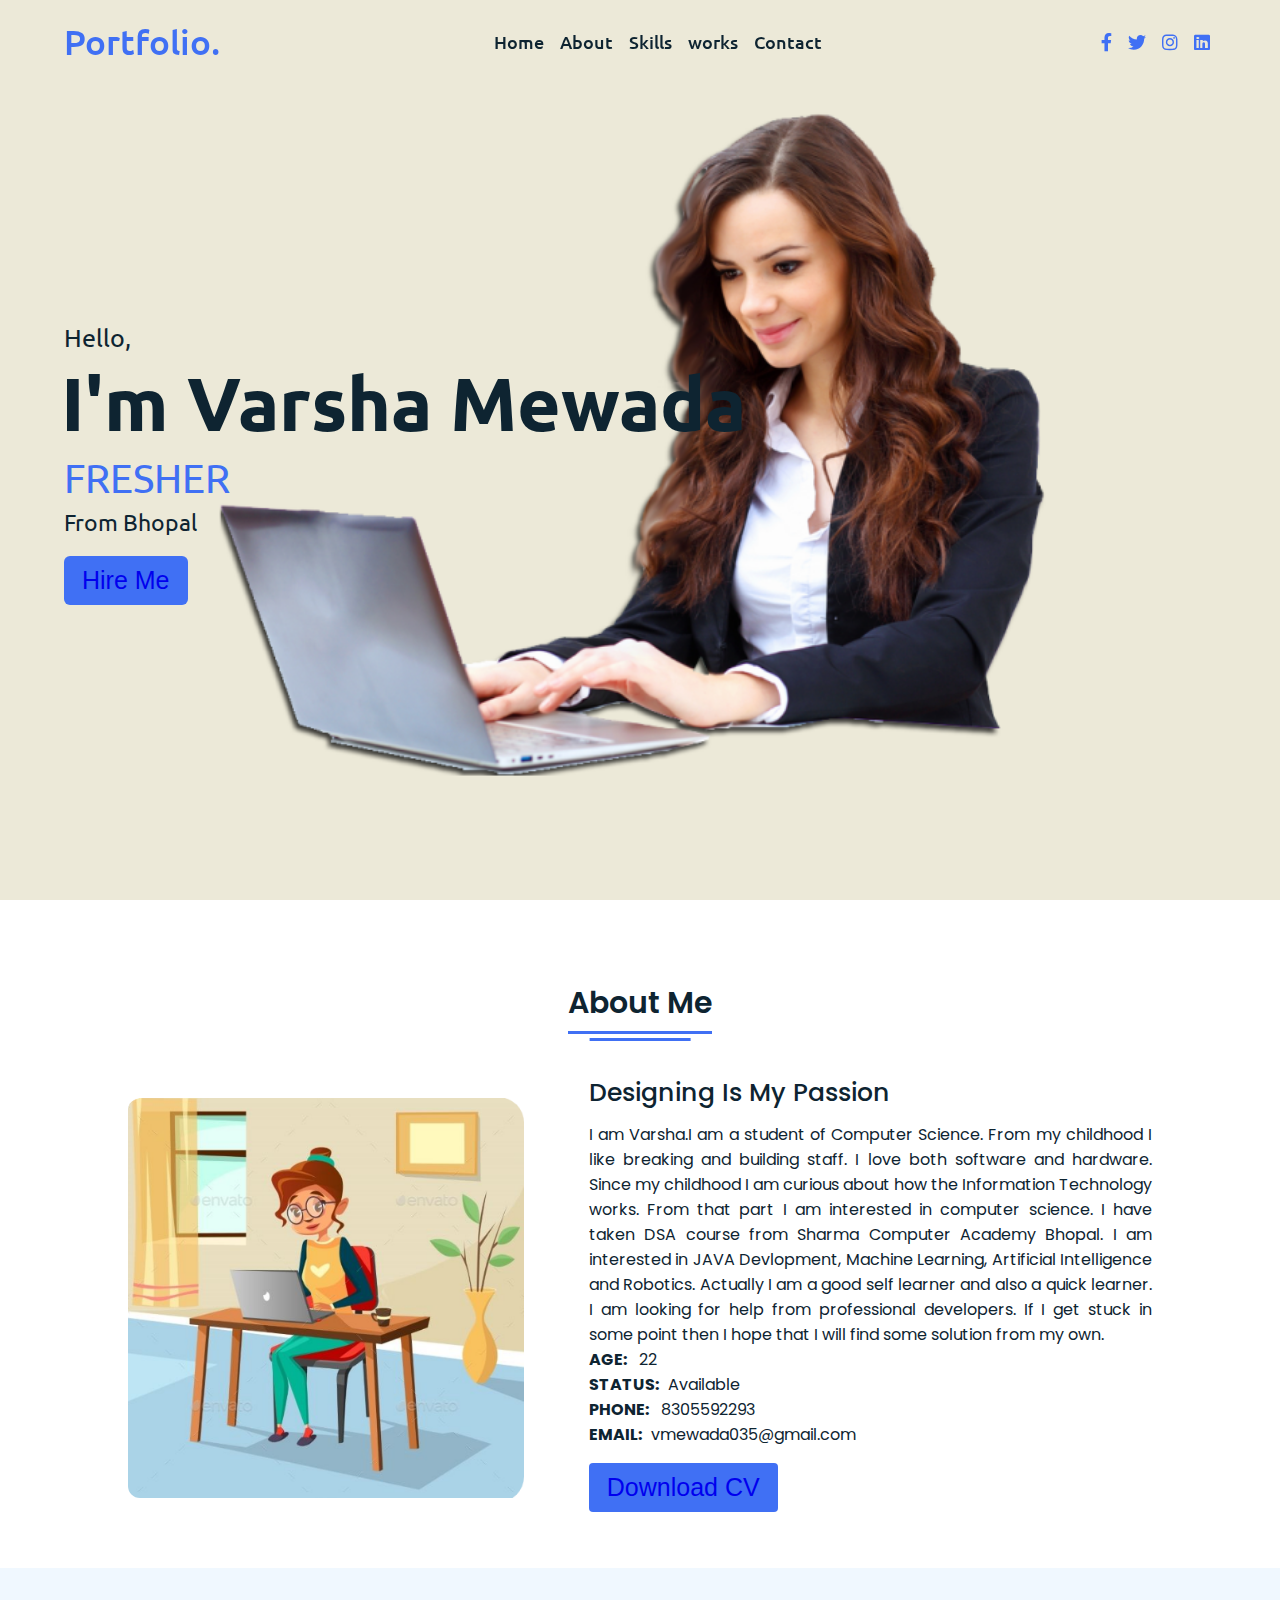
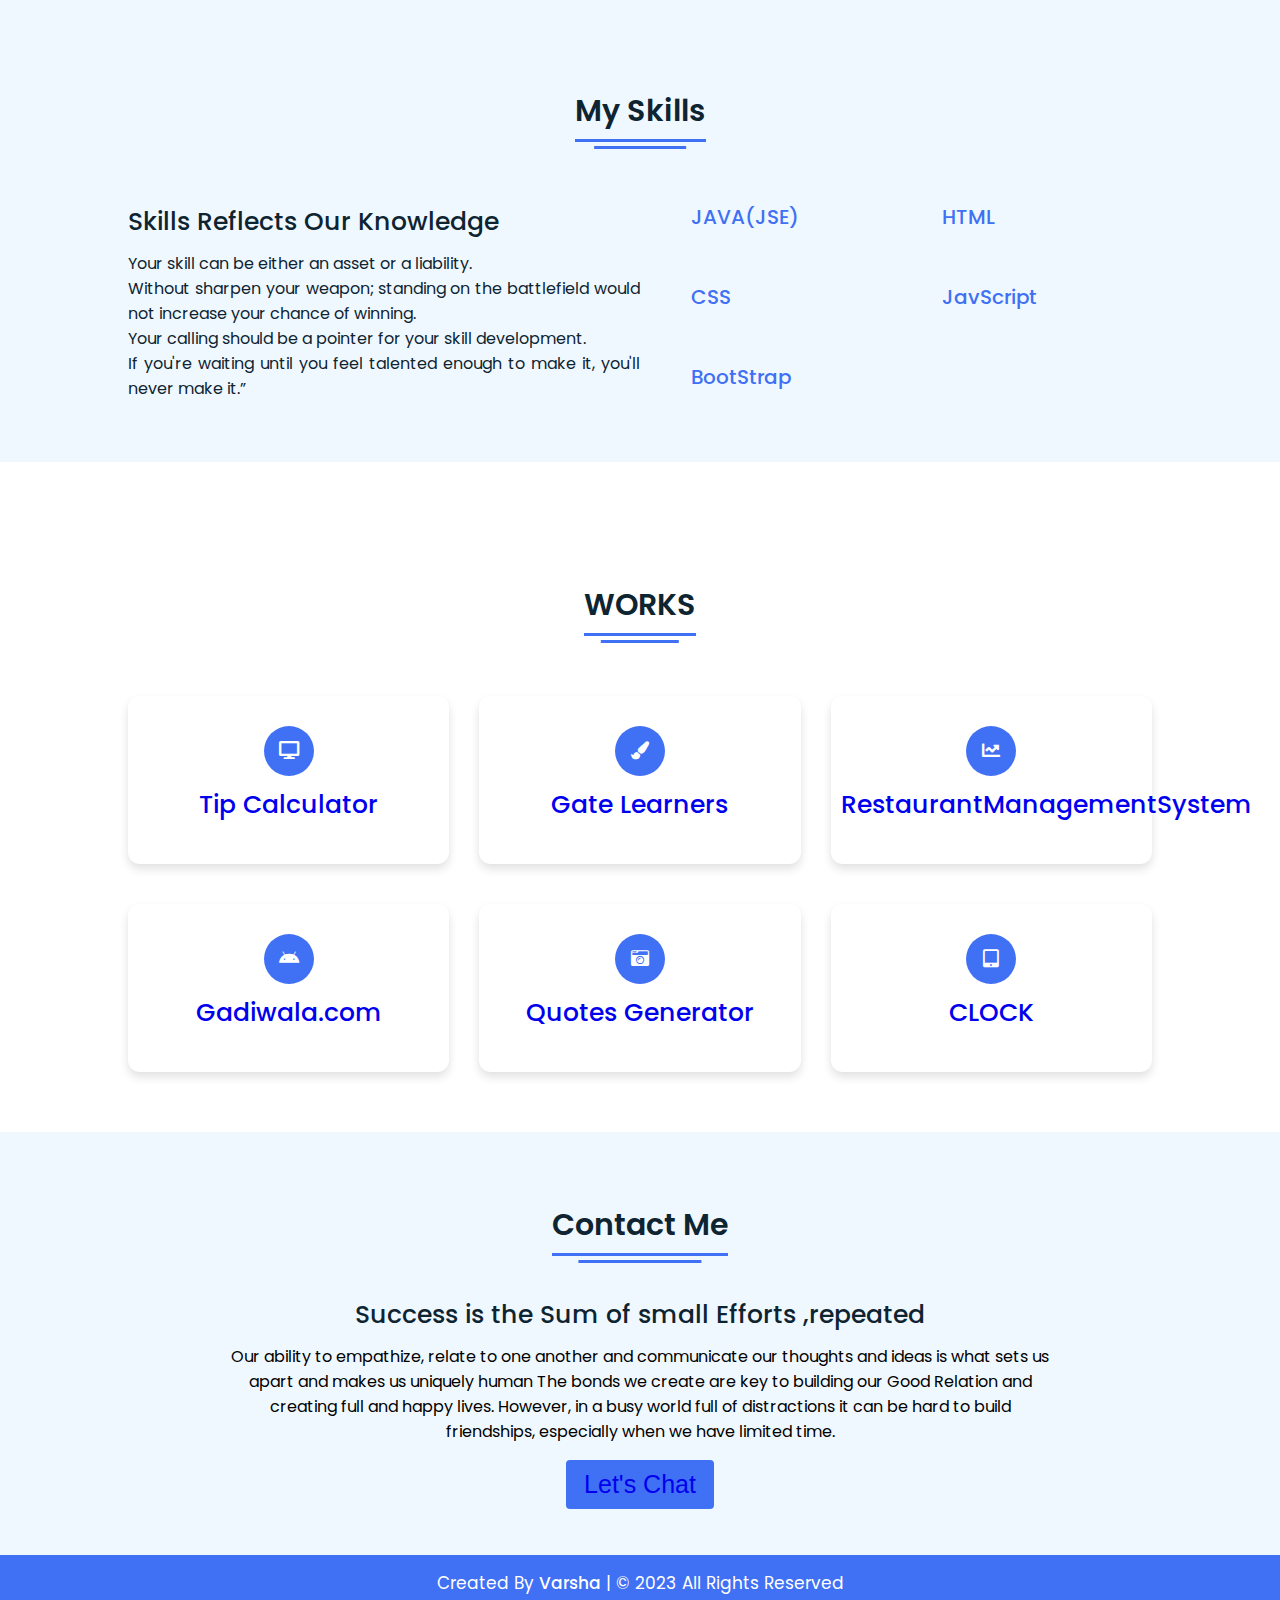
==== commit c9e94dfa: "Update index.html" ====
--- a/index.html
+++ b/index.html
@@ -29,10 +29,10 @@
           </div>
       </ul>
       <div class="media-icons">
-        <a href="https://www.facebook.com/varsha.mewada.1656"><i class="fab fa-facebook-f"></i></a>
-        <a href="https://www.twitter.com/VarshaMewada5"><i class="fab fa-twitter"></i></a>
-        <a href="https://www.instagram.com/i___am___varshu/?r=nametag"><i class="fab fa-instagram"></i></a>
-		<a href="https://www.linkedin.com/in/varsha-mewada-464529204"><i class="fab fa-linkedin"></i></a>
+        <a href=""><i class="fab fa-facebook-f"></i></a>
+        <a href=""><i class="fab fa-twitter"></i></a>
+        <a href=""><i class="fab fa-instagram"></i></a>
+     <a href="https://www.linkedin.com/in/varsha-mewada-464529204"><i class="fab fa-linkedin"></i></a>
       </div>
     </div>
     <div class="menu-btn">
@@ -50,7 +50,7 @@
        <div class="text-four">From Bhopal</div>
      </div>
      <div class="button">
-       <button><a href="https://docs.google.com/document/d/18RMyfTvKu36PGKD0RueEHjMrqHUR3h0I/edit?usp=drivesdk&ouid=102275442630719350566&rtpof=true&sd=true">Hire Me</a></button>
+       <button><a href="https://drive.google.com/file/d/14E186tdtwF06flzHDGrrXHutVeZeewtj/view?usp=sharing">Hire Me</a></button>
      </div>
    </div>
  </section>
@@ -71,14 +71,14 @@
 	 I am interested in JAVA Devlopment, Machine Learning, Artificial Intelligence 
 	  and Robotics. Actually I am a good self learner and also a quick learner. I am looking for help from professional developers. 
 	  If I get stuck in some point then I hope that I will find some solution from my own.  </p>
-	 <div class="left"> <p><strong>AGE: &nbsp; &nbsp;</strong>20</p>
+	 <div class="left"> <p><strong>AGE: &nbsp; &nbsp;</strong>22</p>
 	    <p><strong>STATUS:&nbsp; &nbsp;</strong>Available</p>
 		</div>
 		<div class="right"> <p><strong>PHONE: &nbsp; &nbsp;</strong>8305592293</p>
 	    <p><strong>EMAIL:&nbsp; &nbsp;</strong>vmewada035@gmail.com</p>
 		</div>
       <div class="button">
-        <button><a href="https://docs.google.com/document/d/18RMyfTvKu36PGKD0RueEHjMrqHUR3h0I/edit?usp=drivesdk&ouid=102275442630719350566&rtpof=true&sd=true">Download CV</a></button>
+        <button><a href="https://drive.google.com/file/d/14E186tdtwF06flzHDGrrXHutVeZeewtj/view?usp=sharing">Download CV</a></button>
       </div>
     </div>
   </div>
@@ -104,23 +104,23 @@
      <div class="boxes">
 	<div class="box">
          <div class="topic">JAVA(JSE)</div>
-         <div class="per">90%</div>
+<!--          <div class="per">90%</div> -->
        </div>
        <div class="box">
          <div class="topic">HTML</div>
-         <div class="per">90%</div>
+<!--          <div class="per">90%</div> -->
        </div>
        <div class="box">
          <div class="topic">CSS</div>
-         <div class="per">80%</div>
+<!--          <div class="per">80%</div> -->
        </div>
        <div class="box">
          <div class="topic">JavScript</div>
-         <div class="per">50%</div>
+<!--          <div class="per">50%</div> -->
        </div>
        <div class="box">
          <div class="topic">BootStrap</div>
-         <div class="per">60%</div>
+<!--          <div class="per">60%</div> -->
        </div>
      </div>
    </div>
@@ -201,7 +201,7 @@
 <!-- Footer Section Start -->
 <footer>
   <div class="text">
-    <span>Created By <a href="#">Varsha</a> | &#169; 2022 All Rights Reserved</span>
+    <span>Created By <a href="#">Varsha</a> | &#169; 2023 All Rights Reserved</span>
   </div>
 </footer>
 
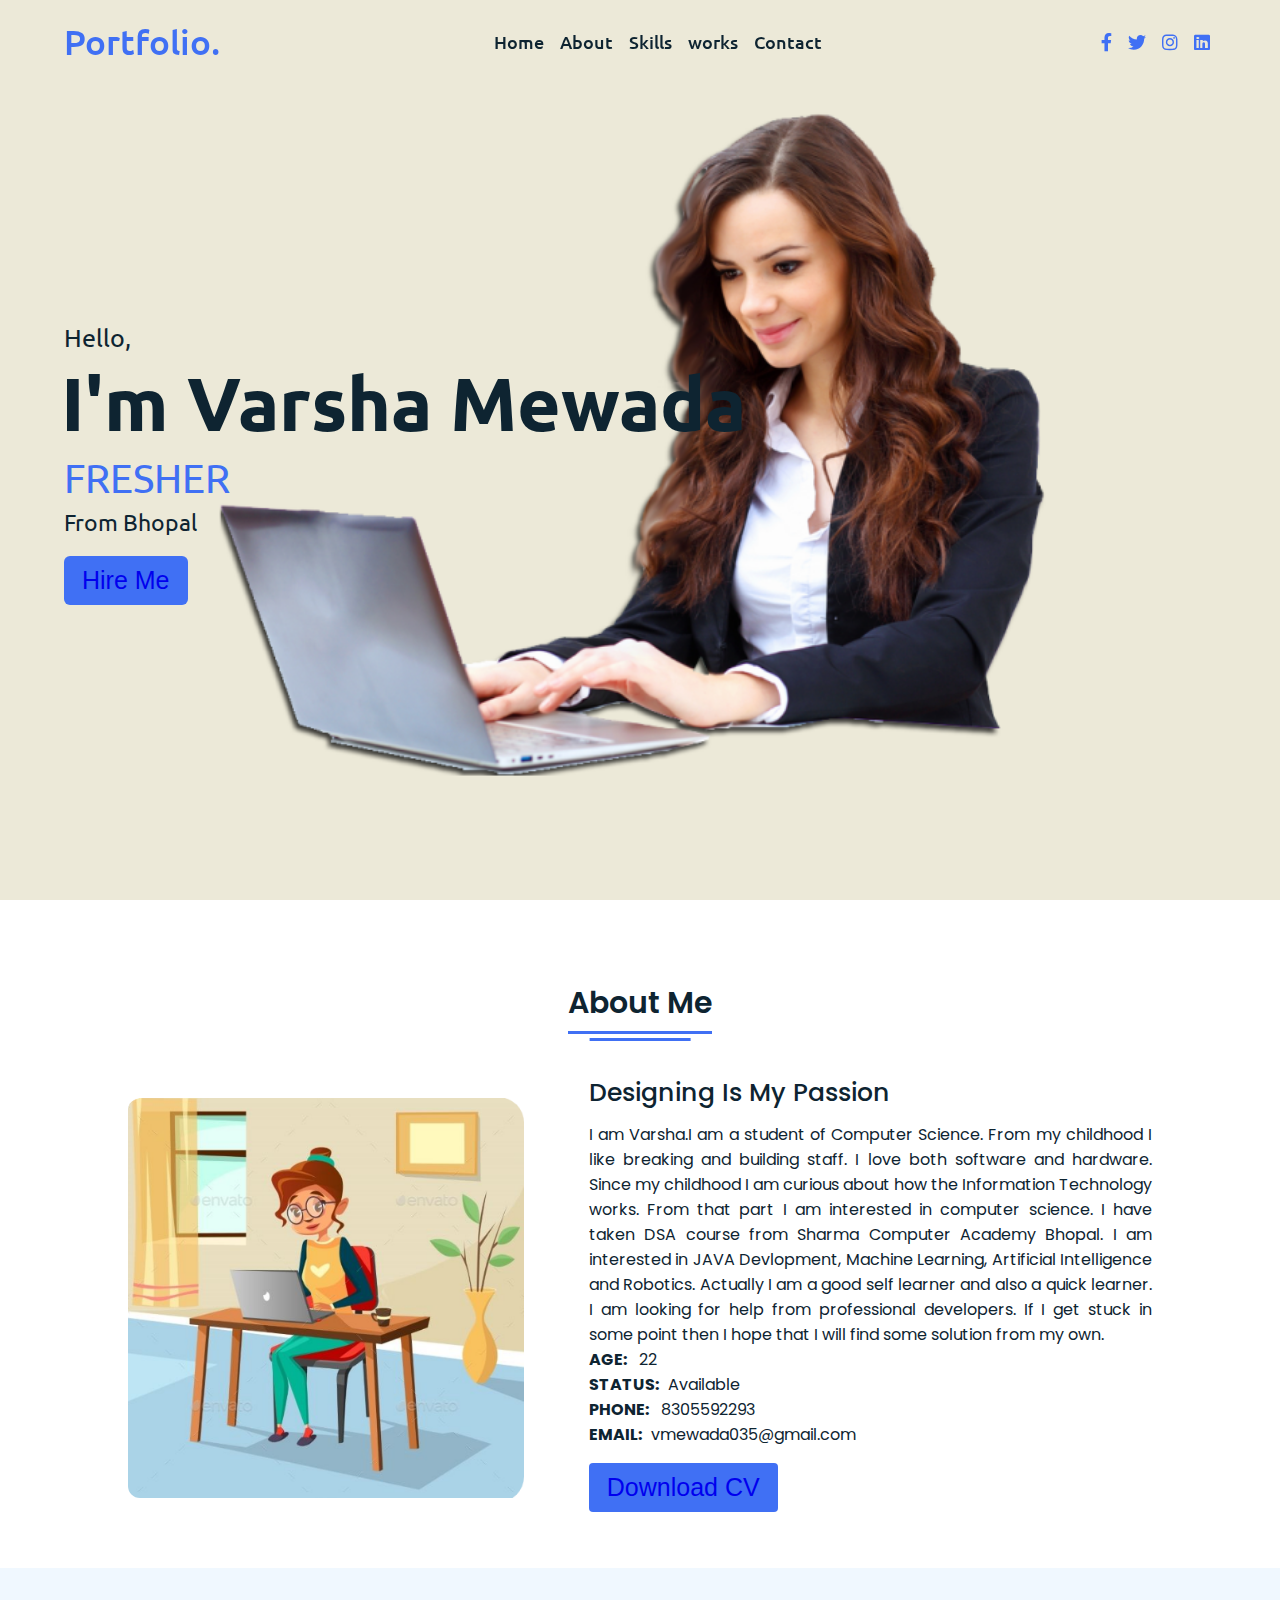
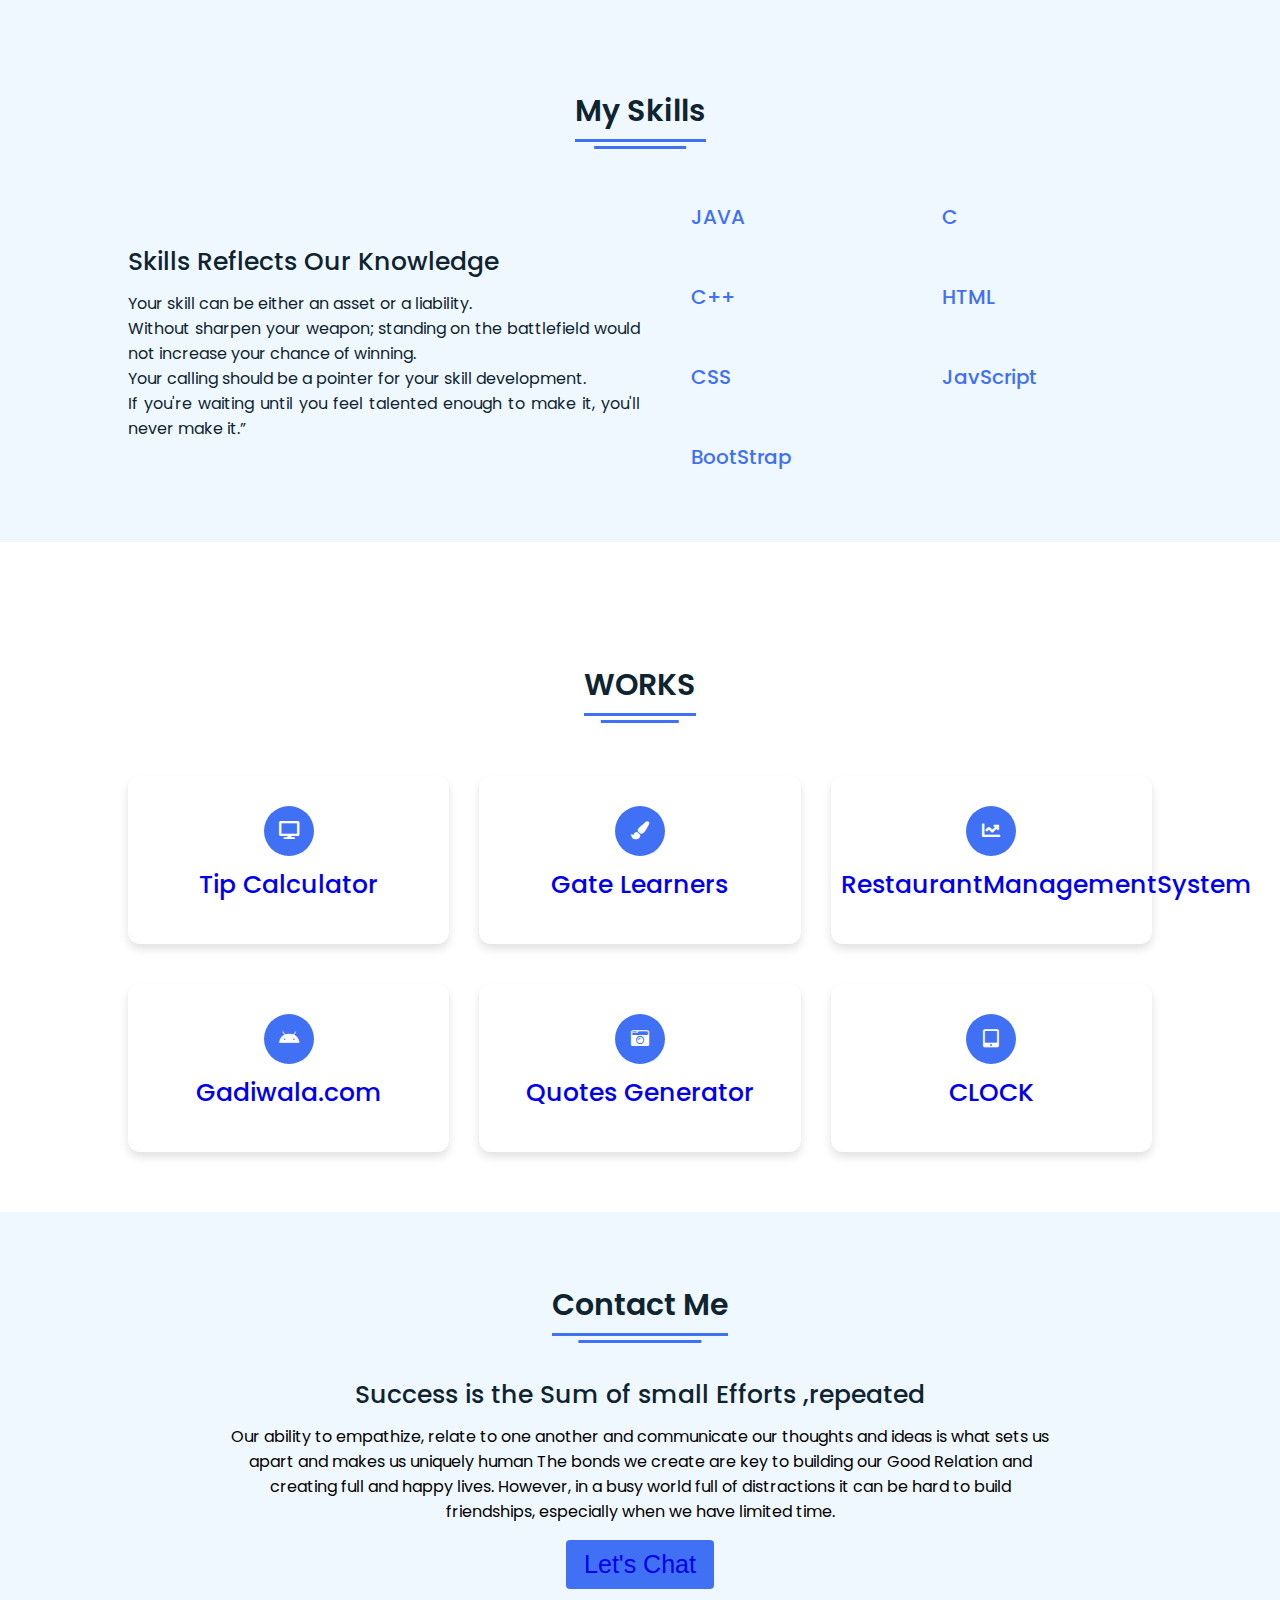
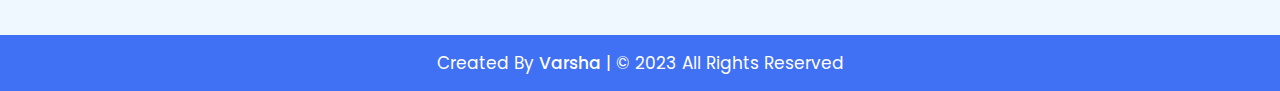
==== commit 3fa3ad8f: "Update index.html" ====
--- a/index.html
+++ b/index.html
@@ -103,7 +103,15 @@
      </div>
      <div class="boxes">
 	<div class="box">
-         <div class="topic">JAVA(JSE)</div>
+         <div class="topic">JAVA</div>
+<!--          <div class="per">90%</div> -->
+       </div>
+	  <div class="box">
+         <div class="topic">C </div>
+<!--          <div class="per">90%</div> -->
+       </div>
+	  <div class="box">
+         <div class="topic">C++</div>
 <!--          <div class="per">90%</div> -->
        </div>
        <div class="box">
